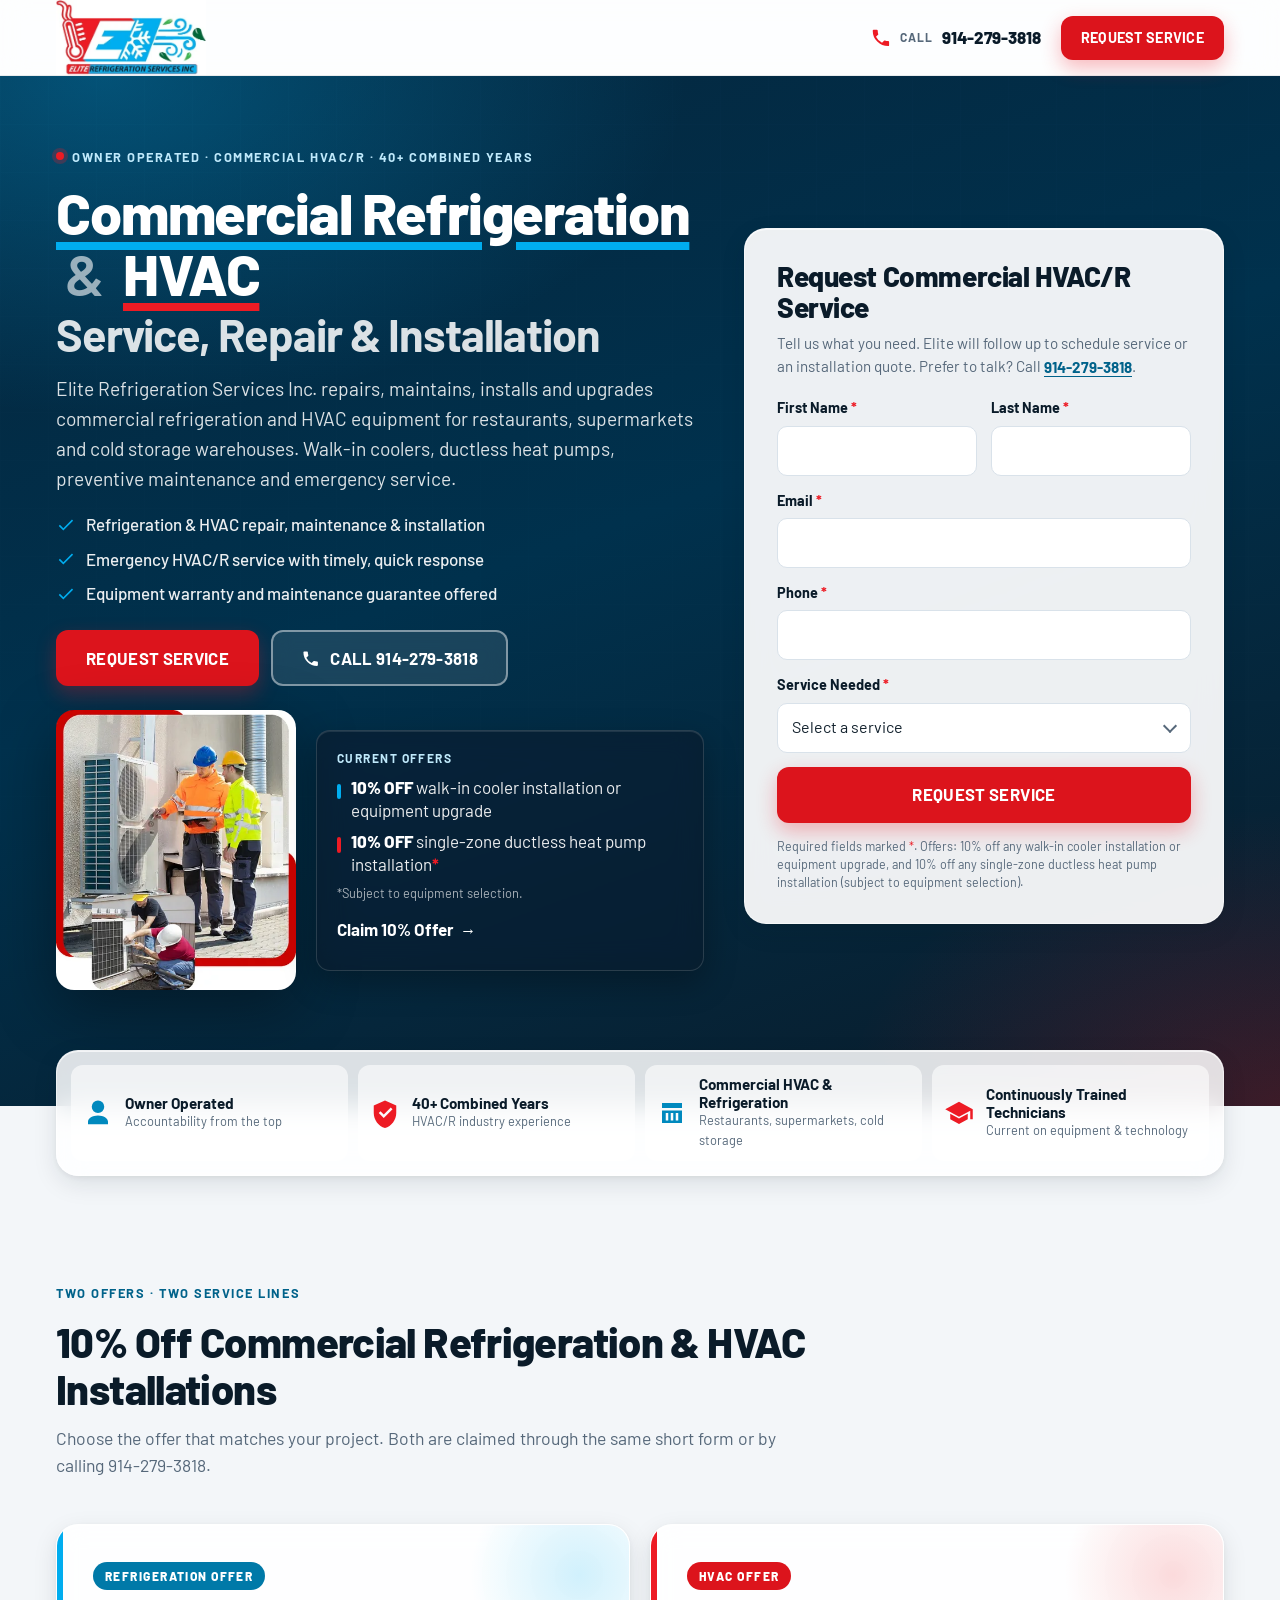
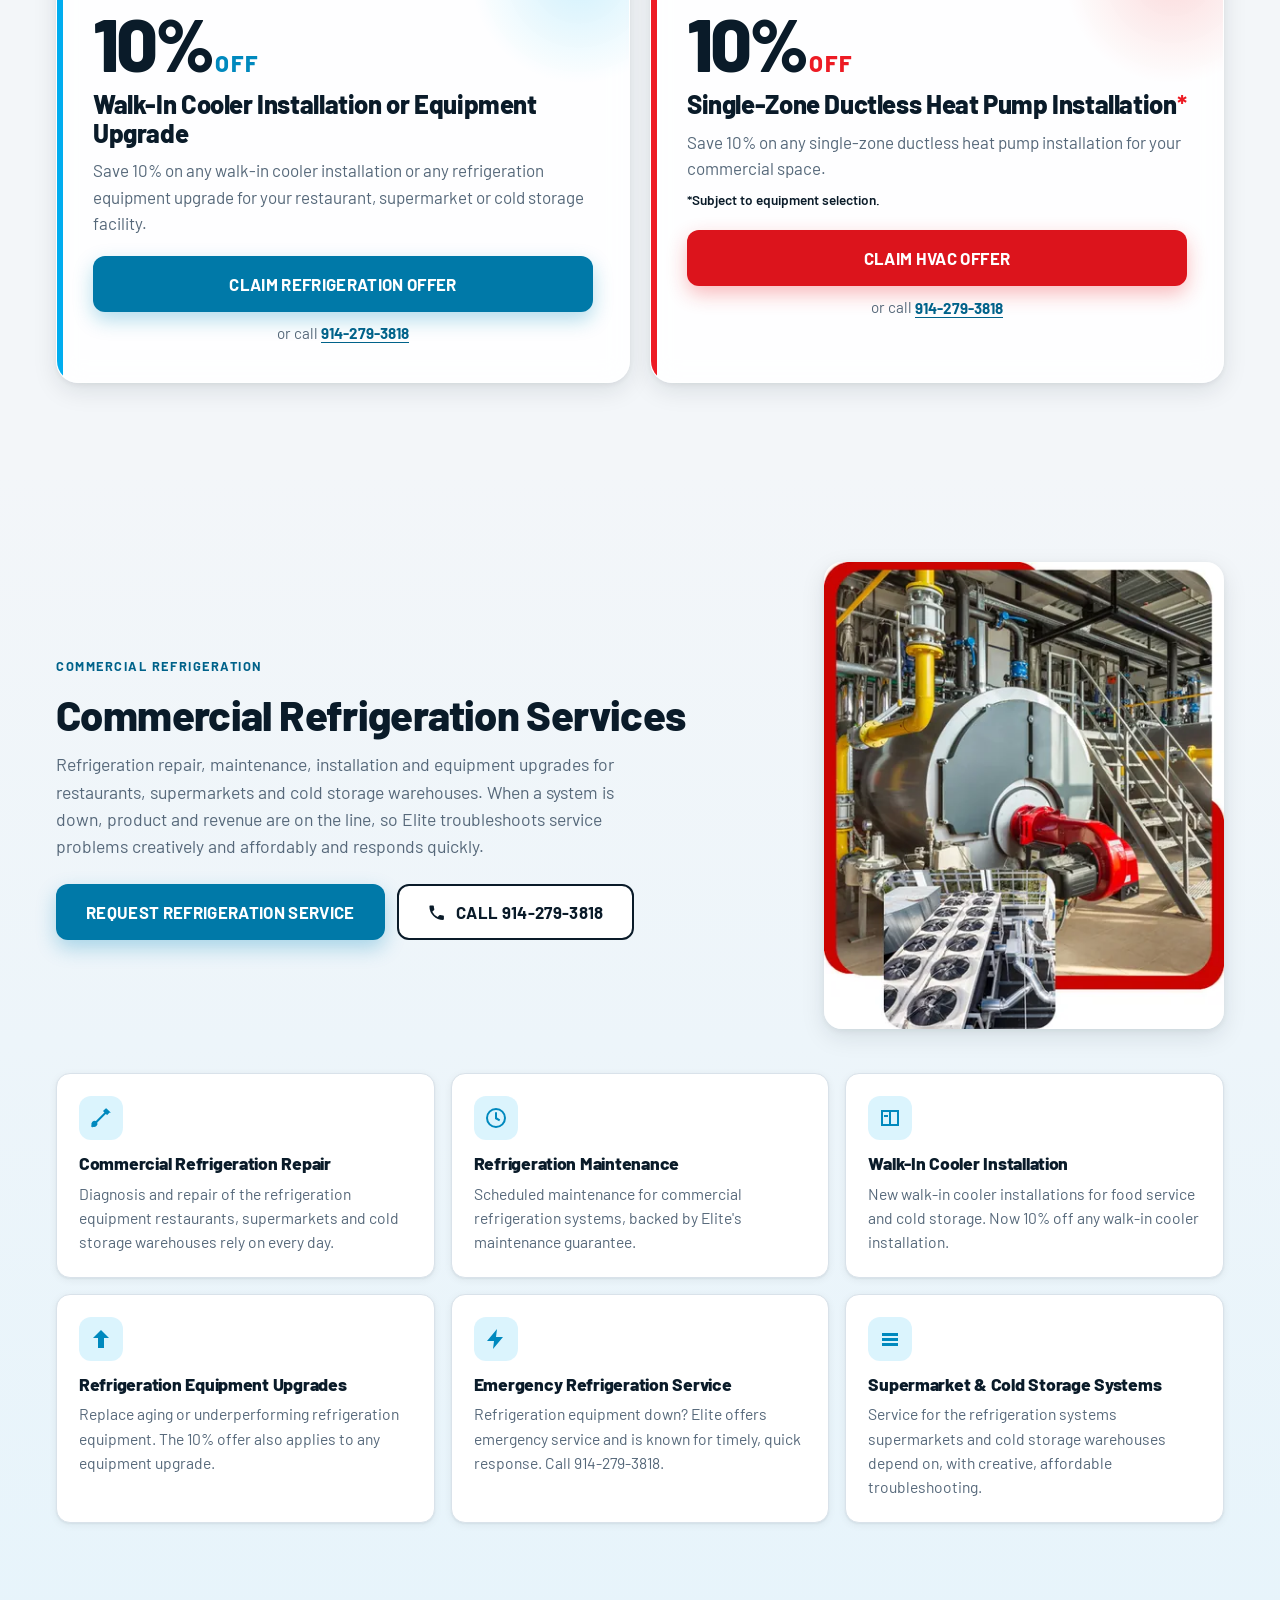
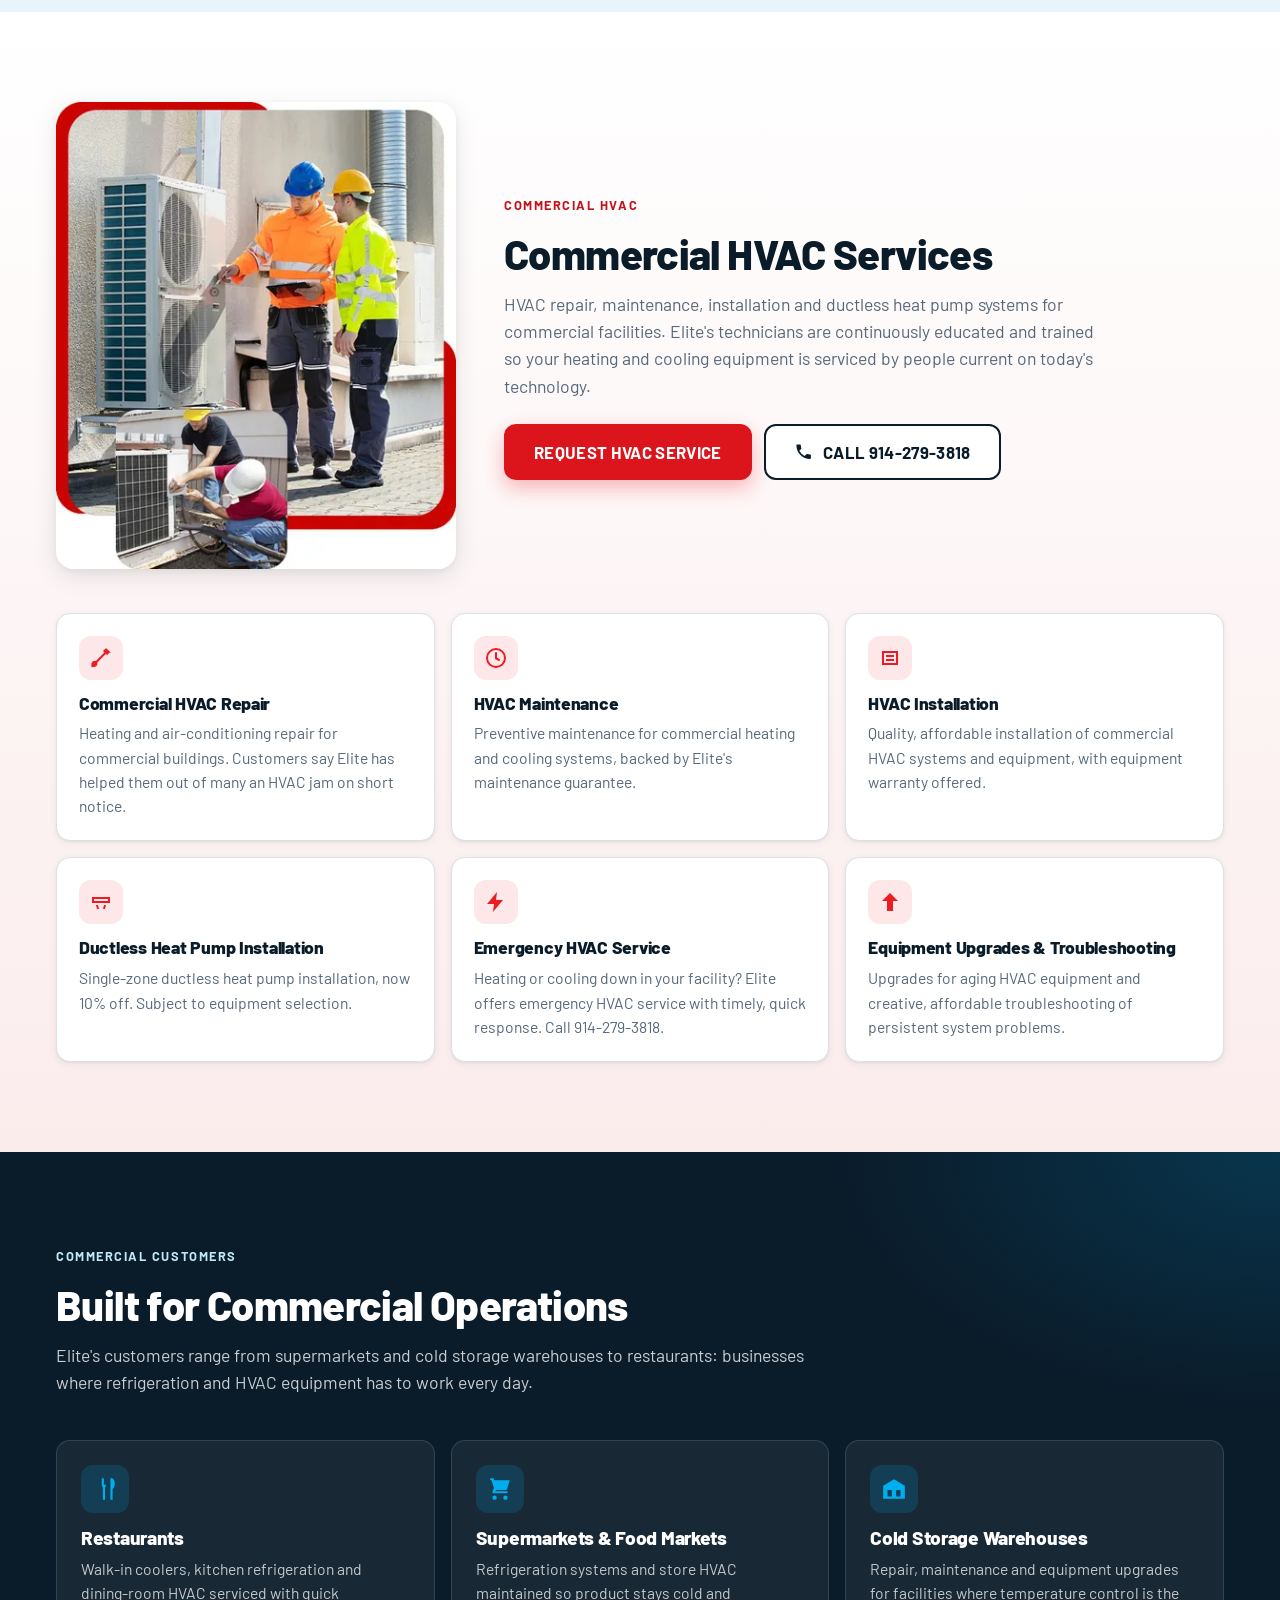
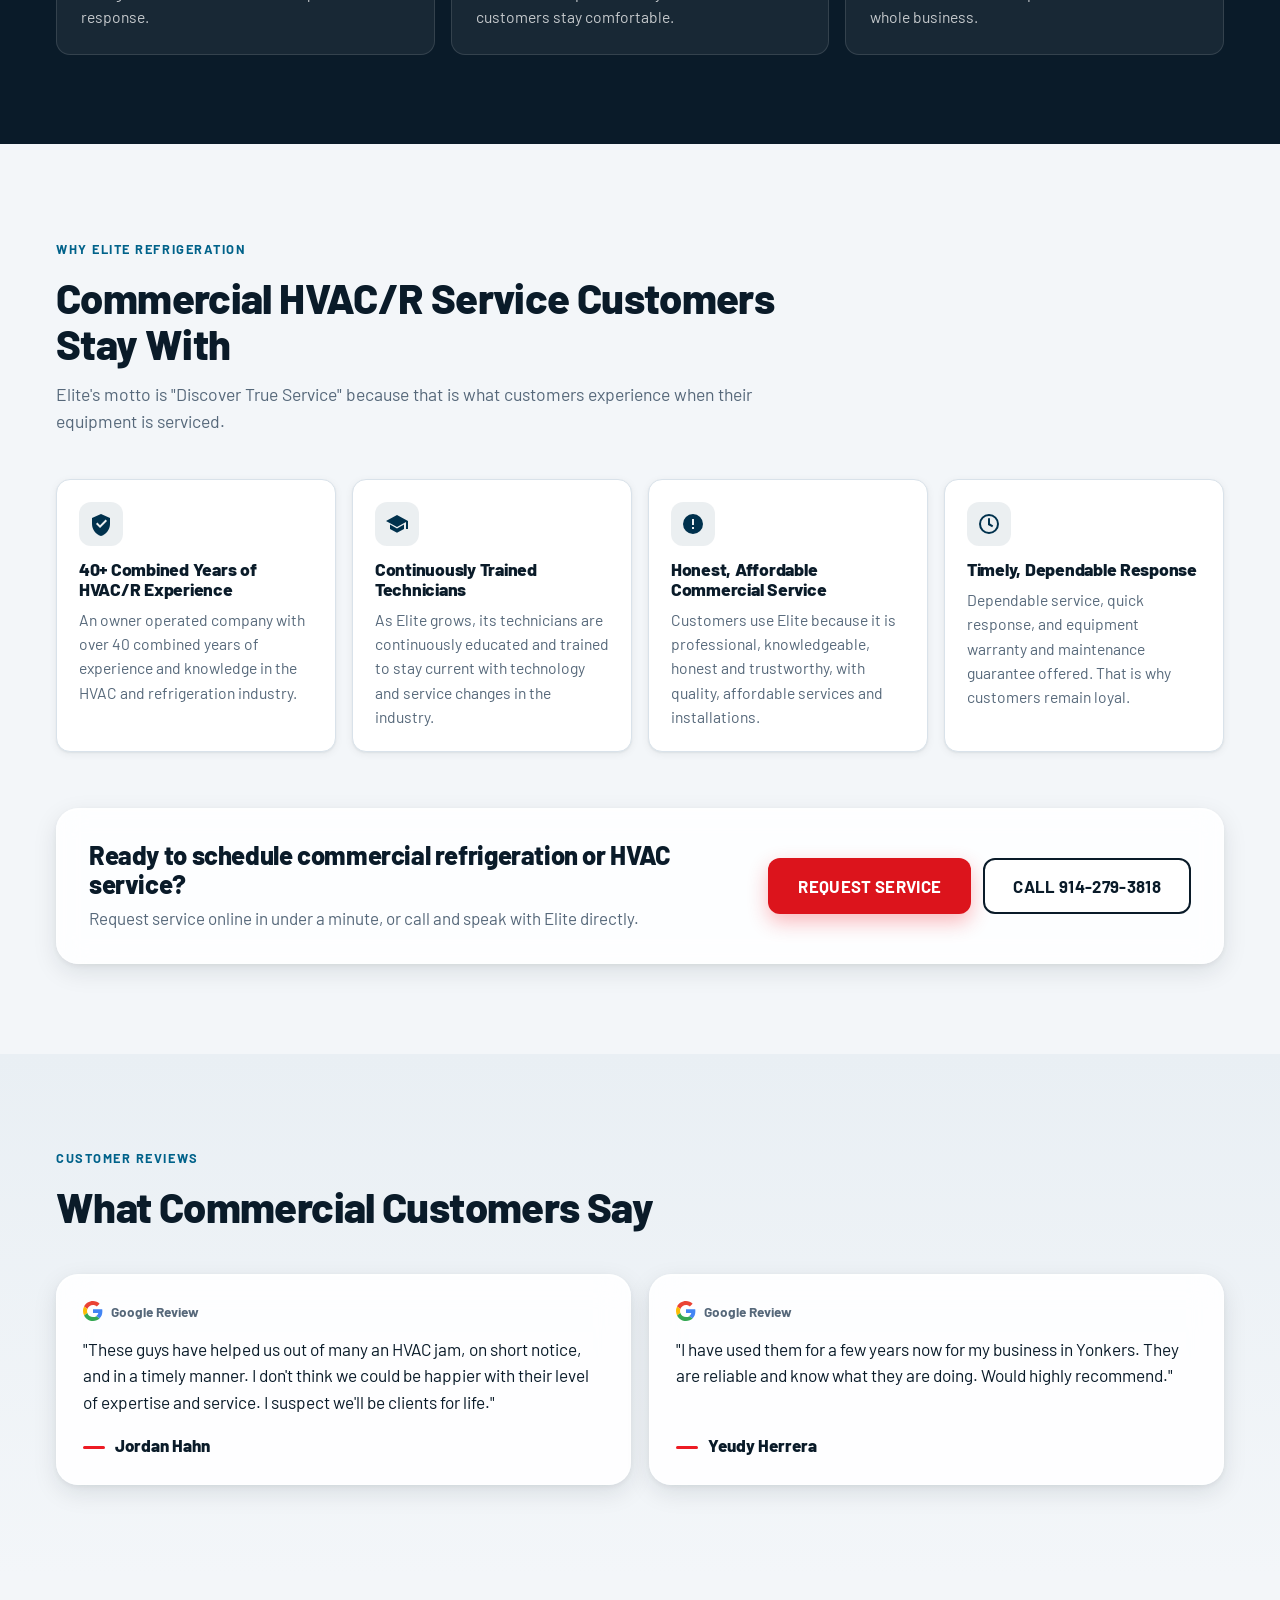
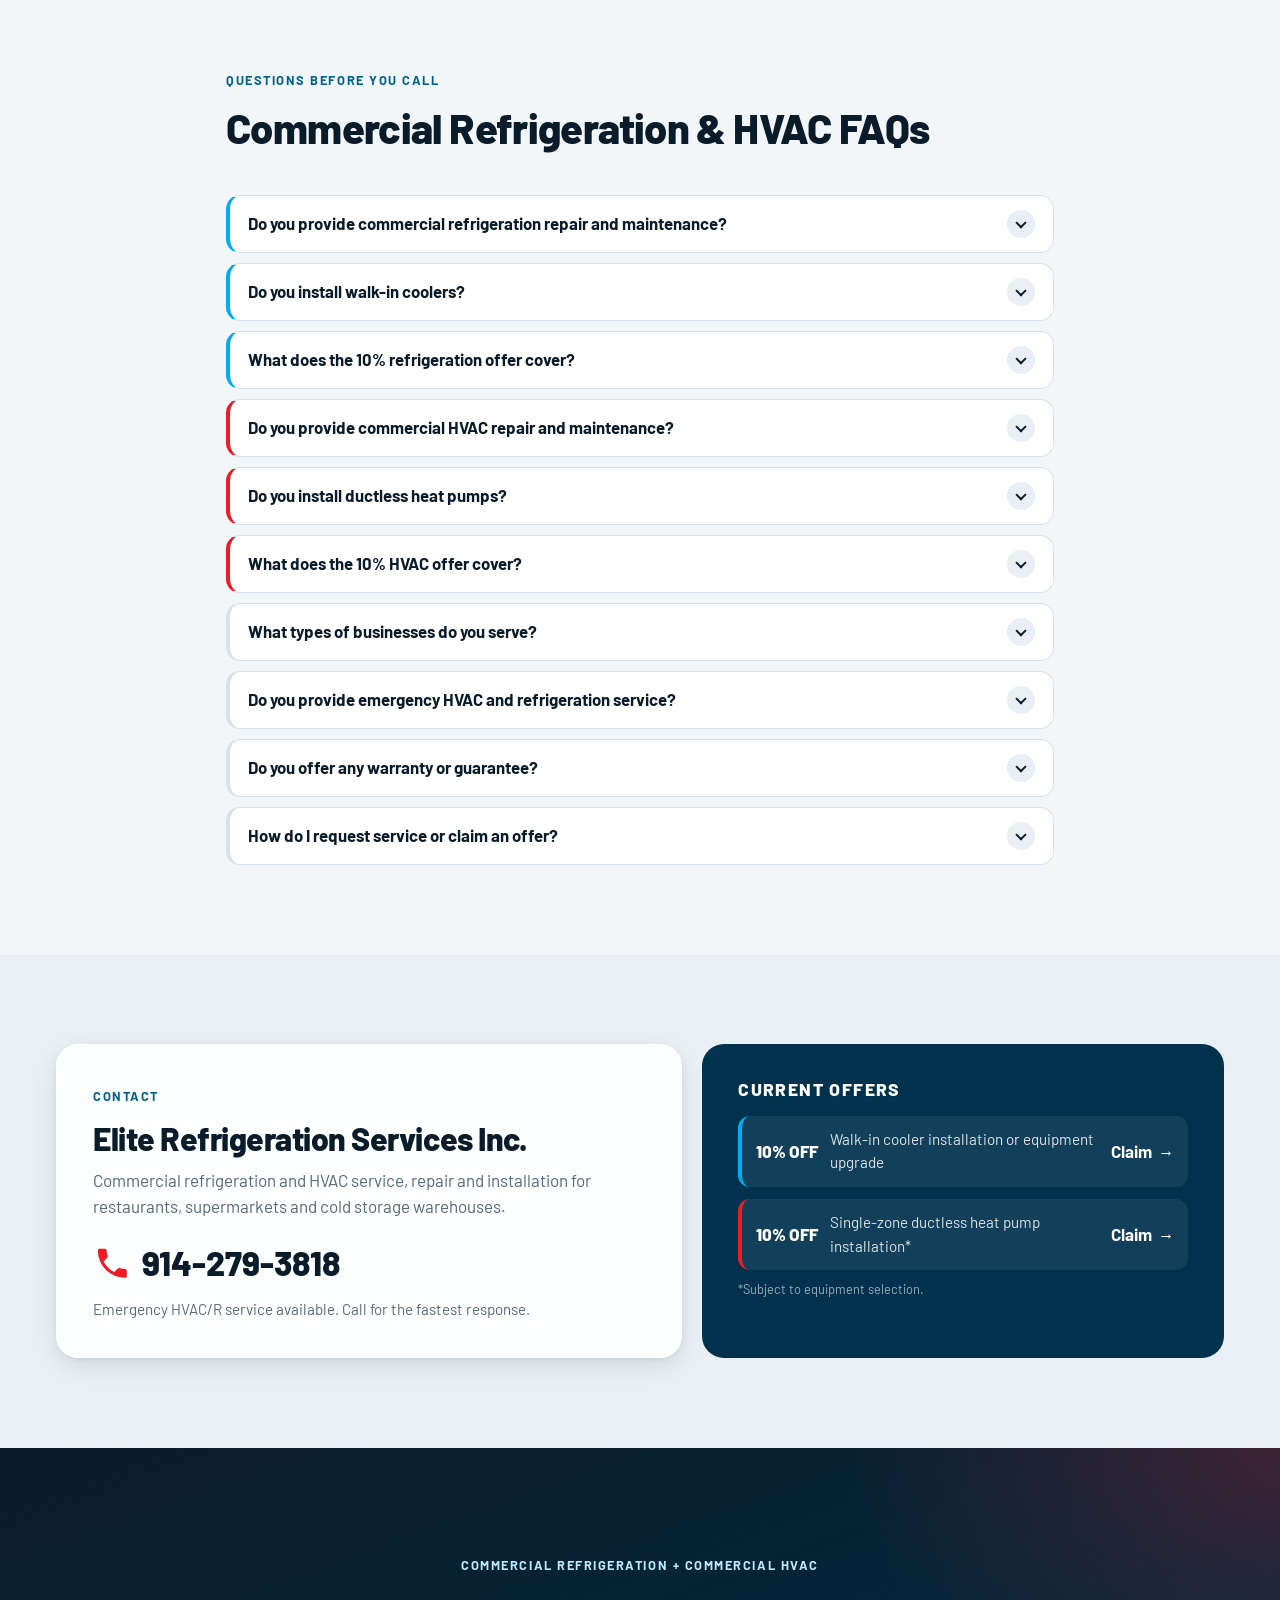
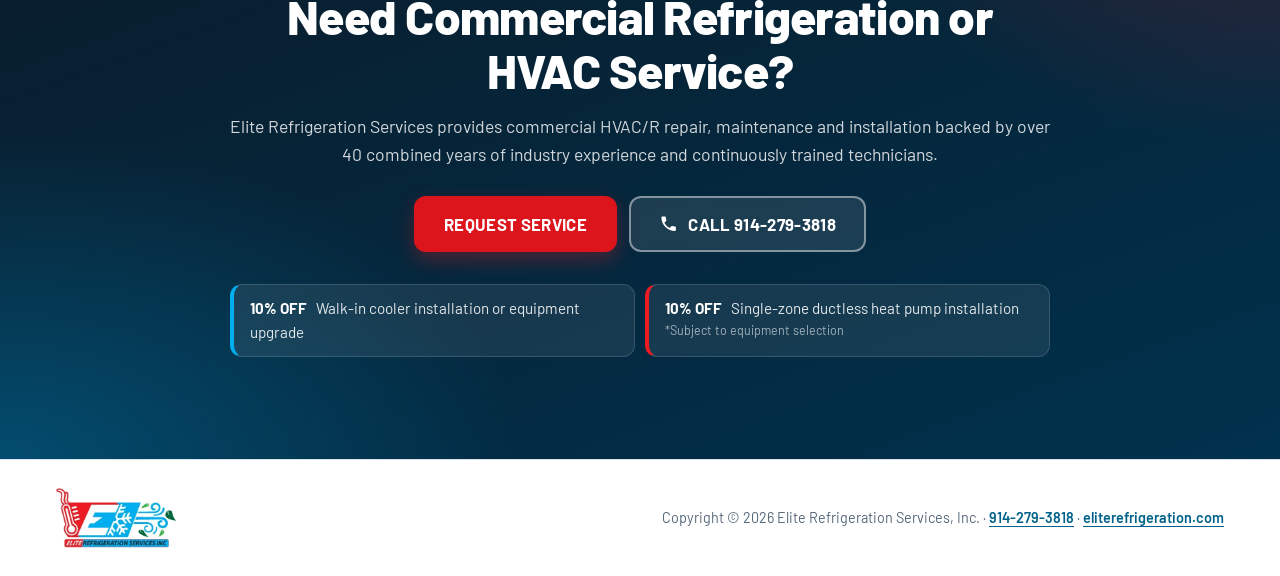
==== index.html @ 8c7ea5fc "Build Elite Refrigeration commercial HVAC/R PPC landing page Single landing page serving both the Co" ====
<!DOCTYPE html>
<html lang="en" data-campaign-context="general">
<head>
  <meta charset="utf-8">
  <meta name="viewport" content="width=device-width, initial-scale=1, viewport-fit=cover">
  <title>Commercial Refrigeration &amp; HVAC Service, Repair &amp; Installation | Elite Refrigeration Services Inc.</title>
  <meta name="description" content="Commercial refrigeration and HVAC repair, maintenance and installation for restaurants, supermarkets and cold storage warehouses. Owner operated, 40+ combined years HVAC/R experience. 10% off walk-in cooler installs and single-zone ductless heat pump installs. Call 914-279-3818.">
  <link rel="canonical" href="https://go.eliterefrigeration.com/elite-offer/">
  <meta name="theme-color" content="#00314D">

  <!-- Open Graph -->
  <meta property="og:type" content="website">
  <meta property="og:site_name" content="Elite Refrigeration Services Inc.">
  <meta property="og:title" content="Commercial Refrigeration &amp; HVAC Service, Repair &amp; Installation">
  <meta property="og:description" content="Commercial HVAC/R service for restaurants, supermarkets and cold storage warehouses. 10% off walk-in cooler installations and single-zone ductless heat pump installations. Call 914-279-3818.">
  <meta property="og:url" content="https://go.eliterefrigeration.com/elite-offer/">
  <meta property="og:image" content="https://go.eliterefrigeration.com/elite-offer/assets/images/hvac-technicians-rooftop-units-555.jpg">
  <meta name="twitter:card" content="summary_large_image">

  <link rel="icon" href="data:image/svg+xml,%3Csvg xmlns='http://www.w3.org/2000/svg' viewBox='0 0 64 64'%3E%3Crect width='64' height='64' rx='14' fill='%2300314D'/%3E%3Cpath d='M32 10v44M13 21l38 22M13 43l38-22' stroke='%2300ADEF' stroke-width='6' stroke-linecap='round'/%3E%3Ccircle cx='32' cy='32' r='6' fill='%23ED1B24'/%3E%3C/svg%3E">

  <!-- Campaign context is resolved before first paint so the offer order and emphasis never flash.
       Reads utm_campaign / utm_term / utm_content (and an optional ?service= override). -->
  <script>
    (function () {
      try {
        var p = new URLSearchParams(location.search);
        var s = [p.get('service'), p.get('utm_campaign'), p.get('utm_term'), p.get('utm_content')].join(' ').toLowerCase();
        var r = /refrig|cooler|freezer|walk-?in|cold[\s-]?storage/.test(s);
        var h = /hvac|heat[\s-]?pump|ductless|mini[\s-]?split|air[\s-]?cond|\bac\b|heating|furnace|rooftop/.test(s);
        var ctx = (r && !h) ? 'refrigeration' : (h && !r) ? 'hvac' : 'general';
        document.documentElement.setAttribute('data-campaign-context', ctx);
        document.documentElement.className += ' js';
      } catch (e) {}
    })();
  </script>

  <link rel="preconnect" href="https://fonts.googleapis.com">
  <link rel="preconnect" href="https://fonts.gstatic.com" crossorigin>
  <link rel="stylesheet" href="assets/css/styles.css">
  <!-- Web font loads without blocking render; the system fallback stack renders first (font-display: swap). -->
  <link rel="stylesheet" href="https://fonts.googleapis.com/css2?family=Barlow:wght@400;500;600;700;800&display=swap" media="print" onload="this.media='all'">
  <noscript><link rel="stylesheet" href="https://fonts.googleapis.com/css2?family=Barlow:wght@400;500;600;700;800&display=swap"></noscript>

  <!-- Google Tag Manager: paste the GTM container snippet here. Do not hard-code IDs without confirming them.
  <script>(function(w,d,s,l,i){ ... })(window,document,'script','dataLayer','GTM-XXXXXXX');</script>
  -->
  <!-- Google Ads / GA4 (gtag.js) alternative if GTM is not used:
  <script async src="https://www.googletagmanager.com/gtag/js?id=AW-XXXXXXXXX"></script>
  <script>window.dataLayer=window.dataLayer||[];function gtag(){dataLayer.push(arguments);}gtag('js',new Date());gtag('config','AW-XXXXXXXXX');gtag('config','G-XXXXXXXXXX');</script>
  -->
  <script>window.dataLayer = window.dataLayer || [];</script>

  <script type="application/ld+json">
  {
    "@context": "https://schema.org",
    "@type": "HVACBusiness",
    "name": "Elite Refrigeration Services Inc.",
    "telephone": "+1-914-279-3818",
    "url": "https://eliterefrigeration.com/",
    "slogan": "Discover True Service",
    "description": "Owner operated commercial HVAC and refrigeration (HVAC/R) company with over 40 combined years of industry experience, serving supermarkets, cold storage warehouses and restaurants."
  }
  </script>
</head>
<body>
  <!-- Google Tag Manager (noscript): paste the GTM noscript iframe here. -->

  <a class="skip-link" href="#request-service">Skip to service request form</a>

  <!-- ============================== HEADER ============================== -->
  <header class="site-header" id="site-header">
    <div class="container header-inner">
      <a class="brand" href="#top" aria-label="Elite Refrigeration Services Inc. – back to top">
        <picture>
          <source srcset="assets/images/elite-refrigeration-logo.webp" type="image/webp">
          <img src="assets/images/elite-refrigeration-logo.png" width="350" height="175" alt="Elite Refrigeration Services Inc." decoding="async">
        </picture>
      </a>
      <div class="header-actions">
        <a id="header-phone" class="header-phone" href="tel:9142793818" data-conversion-type="phone" data-service="general" data-cta-label="header-phone">
          <svg class="icon" aria-hidden="true" viewBox="0 0 24 24"><path d="M6.6 10.8a15.1 15.1 0 0 0 6.6 6.6l2.2-2.2a1 1 0 0 1 1-.25c1.1.37 2.3.57 3.6.57a1 1 0 0 1 1 1V20a1 1 0 0 1-1 1A17 17 0 0 1 3 4a1 1 0 0 1 1-1h3.5a1 1 0 0 1 1 1c0 1.25.2 2.45.57 3.57a1 1 0 0 1-.25 1L6.6 10.8Z"/></svg>
          <span class="header-phone__label">Call</span>
          <span class="header-phone__number">914-279-3818</span>
        </a>
        <a id="header-request-service" class="btn btn--red btn--sm" href="#request-service" data-scroll-to-form data-conversion-type="lead" data-service="general" data-cta-label="header-request-service">Request Service</a>
      </div>
    </div>
  </header>

  <main id="top">

    <!-- ============================== HERO ============================== -->
    <section class="hero" aria-labelledby="hero-heading">
      <div class="hero__bg" aria-hidden="true"></div>
      <div class="container hero__grid">

        <div class="hero__main">
          <div class="hero__copy">
            <p class="eyebrow eyebrow--light">
              <span class="eyebrow__dot" aria-hidden="true"></span>
              Owner Operated · Commercial HVAC/R · 40+ Combined Years
            </p>
            <h1 id="hero-heading" class="hero__title">
              <span class="hero__title-services">
                <span class="hero__svc hero__svc--refrigeration" data-svc-a>Commercial Refrigeration</span>
                <span class="hero__amp">&amp;</span>
                <span class="hero__svc hero__svc--hvac" data-svc-b>HVAC</span>
              </span>
              <span class="hero__title-line">Service, Repair &amp; Installation</span>
            </h1>
            <p class="hero__lead">
              Elite Refrigeration Services Inc. repairs, maintains, installs and upgrades commercial refrigeration and HVAC equipment for restaurants, supermarkets and cold storage warehouses. Walk-in coolers, ductless heat pumps, preventive maintenance and emergency service.
            </p>
          </div>

          <ul class="hero__points" aria-label="Key facts">
              <li><svg class="icon" aria-hidden="true" viewBox="0 0 24 24"><path d="M9 16.2 4.8 12l-1.4 1.4L9 19 21 7l-1.4-1.4z"/></svg>Refrigeration &amp; HVAC repair, maintenance &amp; installation</li>
              <li><svg class="icon" aria-hidden="true" viewBox="0 0 24 24"><path d="M9 16.2 4.8 12l-1.4 1.4L9 19 21 7l-1.4-1.4z"/></svg>Emergency HVAC/R service with timely, quick response</li>
              <li><svg class="icon" aria-hidden="true" viewBox="0 0 24 24"><path d="M9 16.2 4.8 12l-1.4 1.4L9 19 21 7l-1.4-1.4z"/></svg>Equipment warranty and maintenance guarantee offered</li>
          </ul>

          <div class="hero__actions">
            <a id="hero-request-service" class="btn btn--red btn--lg" href="#request-service" data-scroll-to-form data-conversion-type="lead" data-service="general" data-cta-label="hero-request-service">Request Service</a>
            <a id="hero-phone" class="btn btn--glass btn--lg" href="tel:9142793818" data-conversion-type="phone" data-service="general" data-cta-label="hero-phone">
              <svg class="icon" aria-hidden="true" viewBox="0 0 24 24"><path d="M6.6 10.8a15.1 15.1 0 0 0 6.6 6.6l2.2-2.2a1 1 0 0 1 1-.25c1.1.37 2.3.57 3.6.57a1 1 0 0 1 1 1V20a1 1 0 0 1-1 1A17 17 0 0 1 3 4a1 1 0 0 1 1-1h3.5a1 1 0 0 1 1 1c0 1.25.2 2.45.57 3.57a1 1 0 0 1-.25 1L6.6 10.8Z"/></svg>
              Call 914-279-3818
            </a>
          </div>

          <div class="hero__sub">
            <div class="hero__media">
              <picture id="hero-picture">
                <source id="hero-source" type="image/webp"
                  srcset="assets/images/hvac-technicians-rooftop-units-420.webp 420w, assets/images/hvac-technicians-rooftop-units-555.webp 555w"
                  sizes="(max-width: 899px) calc(100vw - 32px), 340px">
                <img id="hero-image"
                  src="assets/images/hvac-technicians-rooftop-units-555.jpg"
                  srcset="assets/images/hvac-technicians-rooftop-units-420.jpg 420w, assets/images/hvac-technicians-rooftop-units-555.jpg 555w"
                  sizes="(max-width: 899px) calc(100vw - 32px), 340px"
                  width="555" height="648"
                  alt="Elite Refrigeration technicians inspecting rooftop commercial HVAC condenser units"
                  decoding="async">
              </picture>
              <!-- Swap the LCP image for refrigeration campaign traffic before it is requested (runs synchronously during parse). -->
              <script>
                (function () {
                  if (document.documentElement.getAttribute('data-campaign-context') !== 'refrigeration') return;
                  var s = document.getElementById('hero-source'), i = document.getElementById('hero-image');
                  if (!s || !i) return;
                  s.srcset = 'assets/images/commercial-mechanical-refrigeration-equipment-420.webp 420w, assets/images/commercial-mechanical-refrigeration-equipment-555.webp 555w';
                  i.srcset = 'assets/images/commercial-mechanical-refrigeration-equipment-420.jpg 420w, assets/images/commercial-mechanical-refrigeration-equipment-555.jpg 555w';
                  i.src = 'assets/images/commercial-mechanical-refrigeration-equipment-555.jpg';
                  i.alt = 'Commercial mechanical room and condensing units serviced by Elite Refrigeration';
                })();
              </script>
            </div>

            <div class="hero__offer glass-dark" id="hero-offer-highlight">
              <p class="hero__offer-kicker">Current Offers</p>
              <ul class="hero__offer-list">
                <li class="hero__offer-item hero__offer-item--refrigeration" data-offer-item="refrigeration">
                  <strong>10% OFF</strong> walk-in cooler installation or equipment upgrade
                </li>
                <li class="hero__offer-item hero__offer-item--hvac" data-offer-item="hvac">
                  <strong>10% OFF</strong> single-zone ductless heat pump installation<span class="asterisk">*</span>
                </li>
              </ul>
              <p class="hero__offer-note">*Subject to equipment selection.</p>
              <a id="hero-claim-offer" class="link-arrow" href="#offers" data-cta-label="hero-claim-offer">Claim 10% Offer</a>
            </div>
          </div>
        </div>

        <!-- ============================== LEAD FORM ============================== -->
        <div class="hero__form" id="request-service">
          <div class="form-card glass">
            <div class="form-card__head">
              <p id="form-offer-context" class="form-offer-context" hidden aria-live="polite"></p>
              <h2 class="form-card__title">Request Commercial HVAC/R Service</h2>
              <p class="form-card__sub">Tell us what you need. Elite will follow up to schedule service or an installation quote. Prefer to talk? Call <a id="form-phone" href="tel:9142793818" data-conversion-type="phone" data-service="general" data-cta-label="form-phone">914-279-3818</a>.</p>
            </div>

            <!-- CONNECT EXISTING ELITE REFRIGERATION FORM ENDPOINT HERE
                 The current go.eliterefrigeration.com/elite-offer/ form (First Name, Last Name, Email, Phone + bot protection)
                 could not be inspected from this build environment, so its endpoint is NOT wired.
                 1) Set the form "action" attribute below to the existing lead endpoint (WordPress form handler, CRM webhook, Zapier, etc.).
                 2) The JS in assets/js/main.js POSTs the fields via fetch() when an action is present and expects a 2xx response.
                    Without JS, the form falls back to a native POST to the same action.
                 3) Replace the honeypot below with the existing bot protection (reCAPTCHA / hCaptcha / Turnstile) if required.
                 The page never fakes a successful submission: with no action set, visitors see a message directing them to call. -->
            <form id="lead-form" class="lead-form" action="" method="post" novalidate>
              <div class="form-row">
                <div class="field">
                  <label for="first_name">First Name <span class="req" aria-hidden="true">*</span></label>
                  <input id="first_name" name="first_name" type="text" autocomplete="given-name" required aria-required="true" aria-describedby="first_name-error" inputmode="text">
                  <p class="field-error" id="first_name-error" aria-live="polite"></p>
                </div>
                <div class="field">
                  <label for="last_name">Last Name <span class="req" aria-hidden="true">*</span></label>
                  <input id="last_name" name="last_name" type="text" autocomplete="family-name" required aria-required="true" aria-describedby="last_name-error" inputmode="text">
                  <p class="field-error" id="last_name-error" aria-live="polite"></p>
                </div>
              </div>
              <div class="field">
                <label for="email">Email <span class="req" aria-hidden="true">*</span></label>
                <input id="email" name="email" type="email" autocomplete="email" required aria-required="true" aria-describedby="email-error" inputmode="email" spellcheck="false">
                <p class="field-error" id="email-error" aria-live="polite"></p>
              </div>
              <div class="field">
                <label for="phone">Phone <span class="req" aria-hidden="true">*</span></label>
                <input id="phone" name="phone" type="tel" autocomplete="tel" required aria-required="true" aria-describedby="phone-error" inputmode="tel">
                <p class="field-error" id="phone-error" aria-live="polite"></p>
              </div>
              <div class="field">
                <label for="service_needed">Service Needed <span class="req" aria-hidden="true">*</span></label>
                <div class="select-wrap">
                  <select id="service_needed" name="service_needed" required aria-required="true" aria-describedby="service_needed-error">
                    <option value="" selected disabled>Select a service</option>
                    <option value="Commercial Refrigeration">Commercial Refrigeration</option>
                    <option value="Commercial HVAC">Commercial HVAC</option>
                  </select>
                </div>
                <p class="field-error" id="service_needed-error" aria-live="polite"></p>
              </div>

              <!-- Honeypot bot protection: hidden from humans, must stay empty. -->
              <div class="hp" aria-hidden="true">
                <label for="company_website">Website</label>
                <input id="company_website" name="company_website" type="text" tabindex="-1" autocomplete="off">
              </div>

              <!-- Google Ads attribution (populated by JS from the URL; never shown to visitors) -->
              <input type="hidden" name="utm_source" id="f-utm_source">
              <input type="hidden" name="utm_medium" id="f-utm_medium">
              <input type="hidden" name="utm_campaign" id="f-utm_campaign">
              <input type="hidden" name="utm_term" id="f-utm_term">
              <input type="hidden" name="utm_content" id="f-utm_content">
              <input type="hidden" name="gclid" id="f-gclid">
              <input type="hidden" name="gbraid" id="f-gbraid">
              <input type="hidden" name="wbraid" id="f-wbraid">
              <input type="hidden" name="service_interest" id="f-service_interest" value="general">
              <input type="hidden" name="offer_selected" id="f-offer_selected" value="">
              <input type="hidden" name="landing_page" id="f-landing_page" value="elite-offer">
              <input type="hidden" name="page_url" id="f-page_url" value="">

              <p class="form-status" id="form-status" role="status" aria-live="polite" hidden></p>

              <button id="form-submit" class="btn btn--red btn--lg btn--block" type="submit" data-conversion-type="lead" data-service="general" data-cta-label="form-submit">
                <span id="form-submit-label">Request Service</span>
              </button>
              <p class="form-fineprint">Required fields marked <span class="req">*</span>. Offers: 10% off any walk-in cooler installation or equipment upgrade, and 10% off any single-zone ductless heat pump installation (subject to equipment selection).</p>
            </form>

            <div id="form-success" class="form-success" hidden tabindex="-1">
              <svg class="icon icon--xl" aria-hidden="true" viewBox="0 0 24 24"><path d="M12 2a10 10 0 1 0 0 20 10 10 0 0 0 0-20Zm-1.2 14.2-3.8-3.8 1.4-1.4 2.4 2.4 5.2-5.2 1.4 1.4-6.6 6.6Z"/></svg>
              <h3>Request received</h3>
              <p>Thank you. Elite Refrigeration Services will follow up shortly. Need help right away? Call <a href="tel:9142793818" data-conversion-type="phone" data-service="general" data-cta-label="success-phone">914-279-3818</a>.</p>
            </div>
          </div>
        </div>
      </div>
    </section>

    <!-- ============================== TRUST STRIP ============================== -->
    <section class="trust" aria-label="Why customers choose Elite Refrigeration">
      <div class="container">
        <ul class="trust__list glass">
          <li class="trust__item">
            <svg class="icon" aria-hidden="true" viewBox="0 0 24 24"><path d="M12 12a5 5 0 1 0 0-10 5 5 0 0 0 0 10Zm0 2c-4.4 0-8 2.2-8 5v2h16v-2c0-2.8-3.6-5-8-5Z"/></svg>
            <div><strong>Owner Operated</strong><span>Accountability from the top</span></div>
          </li>
          <li class="trust__item">
            <svg class="icon" aria-hidden="true" viewBox="0 0 24 24"><path d="M12 2 3 6v6c0 5.5 3.8 10.7 9 12 5.2-1.3 9-6.5 9-12V6l-9-4Zm-1 14-4-4 1.4-1.4L11 13.2l5.6-5.6L18 9l-7 7Z"/></svg>
            <div><strong>40+ Combined Years</strong><span>HVAC/R industry experience</span></div>
          </li>
          <li class="trust__item">
            <svg class="icon" aria-hidden="true" viewBox="0 0 24 24"><path d="M4 4h16v4H4V4Zm0 6h16v10H4V10Zm3 2v6h2v-6H7Zm4 0v6h2v-6h-2Zm4 0v6h2v-6h-2Z"/></svg>
            <div><strong>Commercial HVAC &amp; Refrigeration</strong><span>Restaurants, supermarkets, cold storage</span></div>
          </li>
          <li class="trust__item">
            <svg class="icon" aria-hidden="true" viewBox="0 0 24 24"><path d="M12 3 1 9l11 6 9-4.9V17h2V9L12 3Zm-7 9.6V17l7 3.8 7-3.8v-4.4l-7 3.8-7-3.8Z"/></svg>
            <div><strong>Continuously Trained Technicians</strong><span>Current on equipment &amp; technology</span></div>
          </li>
        </ul>
      </div>
    </section>

    <!-- ============================== OFFERS ============================== -->
    <section class="section offers" id="offers" aria-labelledby="offers-heading">
      <div class="container">
        <div class="section__head reveal">
          <p class="eyebrow">Two Offers · Two Service Lines</p>
          <h2 id="offers-heading">10% Off Commercial Refrigeration &amp; HVAC Installations</h2>
          <p class="section__lead">Choose the offer that matches your project. Both are claimed through the same short form or by calling 914-279-3818.</p>
        </div>

        <div class="offers__grid" id="offers-grid">
          <article class="offer offer--refrigeration glass reveal" id="offer-refrigeration" aria-labelledby="offer-refrigeration-title">
            <p class="offer__badge">Refrigeration Offer</p>
            <p class="offer__value"><span class="offer__pct">10%</span> <span class="offer__off">OFF</span></p>
            <h3 class="offer__title" id="offer-refrigeration-title">Walk-In Cooler Installation or Equipment Upgrade</h3>
            <p class="offer__desc">Save 10% on any walk-in cooler installation or any refrigeration equipment upgrade for your restaurant, supermarket or cold storage facility.</p>
            <a id="refrigeration-offer-cta" class="btn btn--blue btn--lg btn--block" href="#request-service" data-scroll-to-form data-offer="refrigeration" data-conversion-type="lead" data-service="refrigeration" data-cta-label="refrigeration-offer-cta">Claim Refrigeration Offer</a>
            <p class="offer__alt">or call <a href="tel:9142793818" data-conversion-type="phone" data-service="refrigeration" data-cta-label="refrigeration-offer-phone">914-279-3818</a></p>
          </article>

          <article class="offer offer--hvac glass reveal" id="offer-hvac" aria-labelledby="offer-hvac-title">
            <p class="offer__badge">HVAC Offer</p>
            <p class="offer__value"><span class="offer__pct">10%</span> <span class="offer__off">OFF</span></p>
            <h3 class="offer__title" id="offer-hvac-title">Single-Zone Ductless Heat Pump Installation<span class="asterisk">*</span></h3>
            <p class="offer__desc">Save 10% on any single-zone ductless heat pump installation for your commercial space.</p>
            <p class="offer__disclaimer">*Subject to equipment selection.</p>
            <a id="hvac-offer-cta" class="btn btn--red btn--lg btn--block" href="#request-service" data-scroll-to-form data-offer="hvac" data-conversion-type="lead" data-service="hvac" data-cta-label="hvac-offer-cta">Claim HVAC Offer</a>
            <p class="offer__alt">or call <a href="tel:9142793818" data-conversion-type="phone" data-service="hvac" data-cta-label="hvac-offer-phone">914-279-3818</a></p>
          </article>
        </div>
      </div>
    </section>

    <div class="services-wrap" id="services-wrap">

      <!-- ============================== REFRIGERATION SERVICES ============================== -->
      <section class="section service-section service-section--refrigeration" id="refrigeration-services" aria-labelledby="refrigeration-heading">
        <div class="container">
          <div class="service-section__intro reveal">
            <div class="service-section__text">
              <p class="eyebrow eyebrow--blue">Commercial Refrigeration</p>
              <h2 id="refrigeration-heading">Commercial Refrigeration Services</h2>
              <p class="section__lead">Refrigeration repair, maintenance, installation and equipment upgrades for restaurants, supermarkets and cold storage warehouses. When a system is down, product and revenue are on the line, so Elite troubleshoots service problems creatively and affordably and responds quickly.</p>
              <div class="cta-row">
                <a id="refrigeration-service-cta" class="btn btn--blue btn--lg" href="#request-service" data-scroll-to-form data-conversion-type="lead" data-service="refrigeration" data-cta-label="refrigeration-service-cta">Request Refrigeration Service</a>
                <a id="refrigeration-phone" class="btn btn--outline btn--lg" href="tel:9142793818" data-conversion-type="phone" data-service="refrigeration" data-cta-label="refrigeration-phone">
                  <svg class="icon" aria-hidden="true" viewBox="0 0 24 24"><path d="M6.6 10.8a15.1 15.1 0 0 0 6.6 6.6l2.2-2.2a1 1 0 0 1 1-.25c1.1.37 2.3.57 3.6.57a1 1 0 0 1 1 1V20a1 1 0 0 1-1 1A17 17 0 0 1 3 4a1 1 0 0 1 1-1h3.5a1 1 0 0 1 1 1c0 1.25.2 2.45.57 3.57a1 1 0 0 1-.25 1L6.6 10.8Z"/></svg>
                  Call 914-279-3818
                </a>
              </div>
            </div>
            <figure class="service-section__media">
              <picture>
                <source type="image/webp" srcset="assets/images/commercial-mechanical-refrigeration-equipment-420.webp 420w, assets/images/commercial-mechanical-refrigeration-equipment-555.webp 555w" sizes="(max-width: 899px) calc(100vw - 32px), 400px">
                <img src="assets/images/commercial-mechanical-refrigeration-equipment-555.jpg" srcset="assets/images/commercial-mechanical-refrigeration-equipment-420.jpg 420w, assets/images/commercial-mechanical-refrigeration-equipment-555.jpg 555w" sizes="(max-width: 899px) calc(100vw - 32px), 400px" width="555" height="648" alt="Commercial mechanical room with piping, a large vessel and a bank of condensing units" loading="lazy" decoding="async">
              </picture>
            </figure>
          </div>

          <ul class="cards cards--3 reveal" aria-label="Commercial refrigeration services">
            <li class="card card--blue">
              <span class="card__icon" aria-hidden="true"><svg viewBox="0 0 24 24"><path d="m21.7 6.6-3.9-3.9a1 1 0 0 0-1.4 0L14 5.1l1.4 1.4-8.5 8.5a3.5 3.5 0 0 0-4.4 4.4l-.6.6 1.4 1.4.6-.6a3.5 3.5 0 0 0 4.4-4.4l8.5-8.5L18.2 9l2.4-2.4a1 1 0 0 0 1.1 0Z"/></svg></span>
              <h3>Commercial Refrigeration Repair</h3>
              <p>Diagnosis and repair of the refrigeration equipment restaurants, supermarkets and cold storage warehouses rely on every day.</p>
            </li>
            <li class="card card--blue">
              <span class="card__icon" aria-hidden="true"><svg viewBox="0 0 24 24"><path d="M12 6a1 1 0 0 1 1 1v4.6l3.2 1.9-1 1.7L11 13V7a1 1 0 0 1 1-1Zm0-4a10 10 0 1 1 0 20 10 10 0 0 1 0-20Zm0 2a8 8 0 1 0 0 16 8 8 0 0 0 0-16Z"/></svg></span>
              <h3>Refrigeration Maintenance</h3>
              <p>Scheduled maintenance for commercial refrigeration systems, backed by Elite's maintenance guarantee.</p>
            </li>
            <li class="card card--blue">
              <span class="card__icon" aria-hidden="true"><svg viewBox="0 0 24 24"><path d="M3 4h18v16H3V4Zm2 2v12h6V6H5Zm8 0v12h6V6h-6ZM6 9h4v2H6V9Z"/></svg></span>
              <h3>Walk-In Cooler Installation</h3>
              <p>New walk-in cooler installations for food service and cold storage. Now 10% off any walk-in cooler installation.</p>
            </li>
            <li class="card card--blue">
              <span class="card__icon" aria-hidden="true"><svg viewBox="0 0 24 24"><path d="M12 3 4 11h5v10h6V11h5l-8-8Z"/></svg></span>
              <h3>Refrigeration Equipment Upgrades</h3>
              <p>Replace aging or underperforming refrigeration equipment. The 10% offer also applies to any equipment upgrade.</p>
            </li>
            <li class="card card--blue">
              <span class="card__icon" aria-hidden="true"><svg viewBox="0 0 24 24"><path d="M13 2 3 14h7l-1 8 10-12h-7l1-8Z"/></svg></span>
              <h3>Emergency Refrigeration Service</h3>
              <p>Refrigeration equipment down? Elite offers emergency service and is known for timely, quick response. Call 914-279-3818.</p>
            </li>
            <li class="card card--blue">
              <span class="card__icon" aria-hidden="true"><svg viewBox="0 0 24 24"><path d="M4 6h16v3H4V6Zm0 5h16v3H4v-3Zm0 5h16v3H4v-3Z"/></svg></span>
              <h3>Supermarket &amp; Cold Storage Systems</h3>
              <p>Service for the refrigeration systems supermarkets and cold storage warehouses depend on, with creative, affordable troubleshooting.</p>
            </li>
          </ul>
        </div>
      </section>

      <!-- ============================== HVAC SERVICES ============================== -->
      <section class="section service-section service-section--hvac" id="hvac-services" aria-labelledby="hvac-heading">
        <div class="container">
          <div class="service-section__intro reveal">
            <div class="service-section__text">
              <p class="eyebrow eyebrow--red">Commercial HVAC</p>
              <h2 id="hvac-heading">Commercial HVAC Services</h2>
              <p class="section__lead">HVAC repair, maintenance, installation and ductless heat pump systems for commercial facilities. Elite's technicians are continuously educated and trained so your heating and cooling equipment is serviced by people current on today's technology.</p>
              <div class="cta-row">
                <a id="hvac-service-cta" class="btn btn--red btn--lg" href="#request-service" data-scroll-to-form data-conversion-type="lead" data-service="hvac" data-cta-label="hvac-service-cta">Request HVAC Service</a>
                <a id="hvac-phone" class="btn btn--outline btn--lg" href="tel:9142793818" data-conversion-type="phone" data-service="hvac" data-cta-label="hvac-phone">
                  <svg class="icon" aria-hidden="true" viewBox="0 0 24 24"><path d="M6.6 10.8a15.1 15.1 0 0 0 6.6 6.6l2.2-2.2a1 1 0 0 1 1-.25c1.1.37 2.3.57 3.6.57a1 1 0 0 1 1 1V20a1 1 0 0 1-1 1A17 17 0 0 1 3 4a1 1 0 0 1 1-1h3.5a1 1 0 0 1 1 1c0 1.25.2 2.45.57 3.57a1 1 0 0 1-.25 1L6.6 10.8Z"/></svg>
                  Call 914-279-3818
                </a>
              </div>
            </div>
            <figure class="service-section__media">
              <picture>
                <source type="image/webp" srcset="assets/images/hvac-technicians-rooftop-units-420.webp 420w, assets/images/hvac-technicians-rooftop-units-555.webp 555w" sizes="(max-width: 899px) calc(100vw - 32px), 400px">
                <img src="assets/images/hvac-technicians-rooftop-units-555.jpg" srcset="assets/images/hvac-technicians-rooftop-units-420.jpg 420w, assets/images/hvac-technicians-rooftop-units-555.jpg 555w" sizes="(max-width: 899px) calc(100vw - 32px), 400px" width="555" height="648" alt="HVAC technicians inspecting and servicing commercial condenser units" loading="lazy" decoding="async">
              </picture>
            </figure>
          </div>

          <ul class="cards cards--3 reveal" aria-label="Commercial HVAC services">
            <li class="card card--red">
              <span class="card__icon" aria-hidden="true"><svg viewBox="0 0 24 24"><path d="m21.7 6.6-3.9-3.9a1 1 0 0 0-1.4 0L14 5.1l1.4 1.4-8.5 8.5a3.5 3.5 0 0 0-4.4 4.4l-.6.6 1.4 1.4.6-.6a3.5 3.5 0 0 0 4.4-4.4l8.5-8.5L18.2 9l2.4-2.4a1 1 0 0 0 1.1 0Z"/></svg></span>
              <h3>Commercial HVAC Repair</h3>
              <p>Heating and air-conditioning repair for commercial buildings. Customers say Elite has helped them out of many an HVAC jam on short notice.</p>
            </li>
            <li class="card card--red">
              <span class="card__icon" aria-hidden="true"><svg viewBox="0 0 24 24"><path d="M12 6a1 1 0 0 1 1 1v4.6l3.2 1.9-1 1.7L11 13V7a1 1 0 0 1 1-1Zm0-4a10 10 0 1 1 0 20 10 10 0 0 1 0-20Zm0 2a8 8 0 1 0 0 16 8 8 0 0 0 0-16Z"/></svg></span>
              <h3>HVAC Maintenance</h3>
              <p>Preventive maintenance for commercial heating and cooling systems, backed by Elite's maintenance guarantee.</p>
            </li>
            <li class="card card--red">
              <span class="card__icon" aria-hidden="true"><svg viewBox="0 0 24 24"><path d="M4 5h16v14H4V5Zm2 2v10h12V7H6Zm2 2h8v2H8V9Zm0 4h8v2H8v-2Z"/></svg></span>
              <h3>HVAC Installation</h3>
              <p>Quality, affordable installation of commercial HVAC systems and equipment, with equipment warranty offered.</p>
            </li>
            <li class="card card--red">
              <span class="card__icon" aria-hidden="true"><svg viewBox="0 0 24 24"><path d="M3 7h18v6H3V7Zm2 2v2h14V9H5Zm2 6h2l1 4H8l-1-4Zm8 0h2l-1 4h-2l1-4Z"/></svg></span>
              <h3>Ductless Heat Pump Installation</h3>
              <p>Single-zone ductless heat pump installation, now 10% off. Subject to equipment selection.</p>
            </li>
            <li class="card card--red">
              <span class="card__icon" aria-hidden="true"><svg viewBox="0 0 24 24"><path d="M13 2 3 14h7l-1 8 10-12h-7l1-8Z"/></svg></span>
              <h3>Emergency HVAC Service</h3>
              <p>Heating or cooling down in your facility? Elite offers emergency HVAC service with timely, quick response. Call 914-279-3818.</p>
            </li>
            <li class="card card--red">
              <span class="card__icon" aria-hidden="true"><svg viewBox="0 0 24 24"><path d="M12 3 4 11h5v10h6V11h5l-8-8Z"/></svg></span>
              <h3>Equipment Upgrades &amp; Troubleshooting</h3>
              <p>Upgrades for aging HVAC equipment and creative, affordable troubleshooting of persistent system problems.</p>
            </li>
          </ul>
        </div>
      </section>
    </div>

    <!-- ============================== INDUSTRIES ============================== -->
    <section class="section industries" id="industries" aria-labelledby="industries-heading">
      <div class="container">
        <div class="section__head reveal">
          <p class="eyebrow">Commercial Customers</p>
          <h2 id="industries-heading">Built for Commercial Operations</h2>
          <p class="section__lead">Elite's customers range from supermarkets and cold storage warehouses to restaurants: businesses where refrigeration and HVAC equipment has to work every day.</p>
        </div>
        <ul class="industries__grid reveal" aria-label="Industries served">
          <li class="industry">
            <span class="industry__icon" aria-hidden="true"><svg viewBox="0 0 24 24"><path d="M11 2h2v6a4 4 0 0 1-1 2.6V22h-2V10.6A4 4 0 0 1 9 8V2h2v6h2V2Zm7 0c1.7 0 3 2.2 3 5s-1 4.6-2 5v10h-2V2h1Z"/></svg></span>
            <h3>Restaurants</h3>
            <p>Walk-in coolers, kitchen refrigeration and dining-room HVAC serviced with quick response.</p>
          </li>
          <li class="industry">
            <span class="industry__icon" aria-hidden="true"><svg viewBox="0 0 24 24"><path d="M7 18a2 2 0 1 0 0 4 2 2 0 0 0 0-4Zm10 0a2 2 0 1 0 0 4 2 2 0 0 0 0-4ZM3 2h3l.8 2H21l-2.6 8.4a1 1 0 0 1-1 .6H8.3l-.5 1H19v2H6a1 1 0 0 1-.9-1.4L6.4 11 4.2 4H3V2Z"/></svg></span>
            <h3>Supermarkets &amp; Food Markets</h3>
            <p>Refrigeration systems and store HVAC maintained so product stays cold and customers stay comfortable.</p>
          </li>
          <li class="industry">
            <span class="industry__icon" aria-hidden="true"><svg viewBox="0 0 24 24"><path d="M2 9 12 3l10 6v12H2V9Zm4 4v6h4v-6H6Zm8 0v6h4v-6h-4Z"/></svg></span>
            <h3>Cold Storage Warehouses</h3>
            <p>Repair, maintenance and equipment upgrades for facilities where temperature control is the whole business.</p>
          </li>
        </ul>
      </div>
    </section>

    <!-- ============================== WHY ELITE ============================== -->
    <section class="section why" id="why-elite" aria-labelledby="why-heading">
      <div class="container">
        <div class="section__head reveal">
          <p class="eyebrow">Why Elite Refrigeration</p>
          <h2 id="why-heading">Commercial HVAC/R Service Customers Stay With</h2>
          <p class="section__lead">Elite's motto is "Discover True Service" because that is what customers experience when their equipment is serviced.</p>
        </div>
        <ul class="cards cards--4 reveal" aria-label="Reasons to choose Elite Refrigeration">
          <li class="card card--navy">
            <span class="card__icon" aria-hidden="true"><svg viewBox="0 0 24 24"><path d="M12 2 3 6v6c0 5.5 3.8 10.7 9 12 5.2-1.3 9-6.5 9-12V6l-9-4Zm-1 14-4-4 1.4-1.4L11 13.2l5.6-5.6L18 9l-7 7Z"/></svg></span>
            <h3>40+ Combined Years of HVAC/R Experience</h3>
            <p>An owner operated company with over 40 combined years of experience and knowledge in the HVAC and refrigeration industry.</p>
          </li>
          <li class="card card--navy">
            <span class="card__icon" aria-hidden="true"><svg viewBox="0 0 24 24"><path d="M12 3 1 9l11 6 9-4.9V17h2V9L12 3Zm-7 9.6V17l7 3.8 7-3.8v-4.4l-7 3.8-7-3.8Z"/></svg></span>
            <h3>Continuously Trained Technicians</h3>
            <p>As Elite grows, its technicians are continuously educated and trained to stay current with technology and service changes in the industry.</p>
          </li>
          <li class="card card--navy">
            <span class="card__icon" aria-hidden="true"><svg viewBox="0 0 24 24"><path d="M12 2a10 10 0 1 0 0 20 10 10 0 0 0 0-20Zm1 15h-2v-2h2v2Zm0-4h-2V7h2v6Z"/></svg></span>
            <h3>Honest, Affordable Commercial Service</h3>
            <p>Customers use Elite because it is professional, knowledgeable, honest and trustworthy, with quality, affordable services and installations.</p>
          </li>
          <li class="card card--navy">
            <span class="card__icon" aria-hidden="true"><svg viewBox="0 0 24 24"><path d="M12 6a1 1 0 0 1 1 1v4.6l3.2 1.9-1 1.7L11 13V7a1 1 0 0 1 1-1Zm0-4a10 10 0 1 1 0 20 10 10 0 0 1 0-20Zm0 2a8 8 0 1 0 0 16 8 8 0 0 0 0-16Z"/></svg></span>
            <h3>Timely, Dependable Response</h3>
            <p>Dependable service, quick response, and equipment warranty and maintenance guarantee offered. That is why customers remain loyal.</p>
          </li>
        </ul>

        <div class="cta-band glass reveal">
          <div class="cta-band__text">
            <h3>Ready to schedule commercial refrigeration or HVAC service?</h3>
            <p>Request service online in under a minute, or call and speak with Elite directly.</p>
          </div>
          <div class="cta-row">
            <a id="mid-request-service" class="btn btn--red btn--lg" href="#request-service" data-scroll-to-form data-conversion-type="lead" data-service="general" data-cta-label="mid-request-service">Request Service</a>
            <a id="mid-phone" class="btn btn--outline btn--lg" href="tel:9142793818" data-conversion-type="phone" data-service="general" data-cta-label="mid-phone">Call 914-279-3818</a>
          </div>
        </div>
      </div>
    </section>

    <!-- ============================== TESTIMONIALS ============================== -->
    <section class="section testimonials" id="testimonials" aria-labelledby="testimonials-heading">
      <div class="container">
        <div class="section__head reveal">
          <p class="eyebrow">Customer Reviews</p>
          <h2 id="testimonials-heading">What Commercial Customers Say</h2>
        </div>
        <ul class="testimonials__grid reveal" aria-label="Customer testimonials">
          <li class="review glass">
            <p class="review__source"><svg class="icon" aria-hidden="true" viewBox="0 0 48 48"><path fill="#EA4335" d="M24 9.5c3.5 0 6.6 1.2 9.1 3.6l6.8-6.8C35.8 2.5 30.3 0 24 0 14.6 0 6.5 5.4 2.6 13.3l7.9 6.1C12.4 13.7 17.7 9.5 24 9.5z"/><path fill="#4285F4" d="M46.5 24.5c0-1.6-.1-3.1-.4-4.5H24v9h12.7c-.6 2.9-2.2 5.4-4.7 7.1l7.6 5.9c4.4-4.1 6.9-10.1 6.9-17.5z"/><path fill="#FBBC05" d="M10.5 28.6A14.5 14.5 0 0 1 9.7 24c0-1.6.3-3.1.8-4.6l-7.9-6.1A24 24 0 0 0 0 24c0 3.9.9 7.5 2.6 10.7l7.9-6.1z"/><path fill="#34A853" d="M24 48c6.5 0 11.9-2.1 15.9-5.8l-7.6-5.9c-2.1 1.4-4.9 2.3-8.3 2.3-6.3 0-11.6-4.2-13.5-10l-7.9 6.1C6.5 42.6 14.6 48 24 48z"/></svg> Google Review</p>
            <blockquote>
              <p>"These guys have helped us out of many an HVAC jam, on short notice, and in a timely manner. I don't think we could be happier with their level of expertise and service. I suspect we'll be clients for life."</p>
            </blockquote>
            <p class="review__author">Jordan Hahn</p>
          </li>
          <li class="review glass">
            <p class="review__source"><svg class="icon" aria-hidden="true" viewBox="0 0 48 48"><path fill="#EA4335" d="M24 9.5c3.5 0 6.6 1.2 9.1 3.6l6.8-6.8C35.8 2.5 30.3 0 24 0 14.6 0 6.5 5.4 2.6 13.3l7.9 6.1C12.4 13.7 17.7 9.5 24 9.5z"/><path fill="#4285F4" d="M46.5 24.5c0-1.6-.1-3.1-.4-4.5H24v9h12.7c-.6 2.9-2.2 5.4-4.7 7.1l7.6 5.9c4.4-4.1 6.9-10.1 6.9-17.5z"/><path fill="#FBBC05" d="M10.5 28.6A14.5 14.5 0 0 1 9.7 24c0-1.6.3-3.1.8-4.6l-7.9-6.1A24 24 0 0 0 0 24c0 3.9.9 7.5 2.6 10.7l7.9-6.1z"/><path fill="#34A853" d="M24 48c6.5 0 11.9-2.1 15.9-5.8l-7.6-5.9c-2.1 1.4-4.9 2.3-8.3 2.3-6.3 0-11.6-4.2-13.5-10l-7.9 6.1C6.5 42.6 14.6 48 24 48z"/></svg> Google Review</p>
            <blockquote>
              <p>"I have used them for a few years now for my business in Yonkers. They are reliable and know what they are doing. Would highly recommend."</p>
            </blockquote>
            <p class="review__author">Yeudy Herrera</p>
          </li>
        </ul>
      </div>
    </section>

    <!-- ============================== FAQ ============================== -->
    <section class="section faq" id="faq" aria-labelledby="faq-heading">
      <div class="container container--narrow">
        <div class="section__head reveal">
          <p class="eyebrow">Questions Before You Call</p>
          <h2 id="faq-heading">Commercial Refrigeration &amp; HVAC FAQs</h2>
        </div>
        <div class="faq__list reveal" id="faq-list">

          <div class="faq__item faq__item--refrigeration">
            <h3 class="faq__q"><button type="button" id="faq-q1" aria-expanded="false" aria-controls="faq-a1">Do you provide commercial refrigeration repair and maintenance?<span class="faq__chev" aria-hidden="true"></span></button></h3>
            <div class="faq__a" id="faq-a1" role="region" aria-labelledby="faq-q1" hidden><div class="faq__a-inner"><p>Yes. Elite repairs and maintains commercial refrigeration equipment for restaurants, supermarkets and cold storage warehouses, and offers a maintenance guarantee. Request refrigeration service above or call 914-279-3818.</p></div></div>
          </div>

          <div class="faq__item faq__item--refrigeration">
            <h3 class="faq__q"><button type="button" id="faq-q2" aria-expanded="false" aria-controls="faq-a2">Do you install walk-in coolers?<span class="faq__chev" aria-hidden="true"></span></button></h3>
            <div class="faq__a" id="faq-a2" role="region" aria-labelledby="faq-q2" hidden><div class="faq__a-inner"><p>Yes. Elite installs walk-in coolers and upgrades existing refrigeration equipment. Right now you can save 10% on any walk-in cooler installation or equipment upgrade.</p></div></div>
          </div>

          <div class="faq__item faq__item--refrigeration">
            <h3 class="faq__q"><button type="button" id="faq-q3" aria-expanded="false" aria-controls="faq-a3">What does the 10% refrigeration offer cover?<span class="faq__chev" aria-hidden="true"></span></button></h3>
            <div class="faq__a" id="faq-a3" role="region" aria-labelledby="faq-q3" hidden><div class="faq__a-inner"><p>10% off any walk-in cooler installation or any refrigeration equipment upgrade. To claim it, choose "Commercial Refrigeration" on the request form or mention the offer when you call 914-279-3818.</p></div></div>
          </div>

          <div class="faq__item faq__item--hvac">
            <h3 class="faq__q"><button type="button" id="faq-q4" aria-expanded="false" aria-controls="faq-a4">Do you provide commercial HVAC repair and maintenance?<span class="faq__chev" aria-hidden="true"></span></button></h3>
            <div class="faq__a" id="faq-a4" role="region" aria-labelledby="faq-q4" hidden><div class="faq__a-inner"><p>Yes. Elite repairs, maintains and installs commercial HVAC systems. Technicians are continuously educated and trained to stay current with changing equipment and technology, and Elite offers a maintenance guarantee.</p></div></div>
          </div>

          <div class="faq__item faq__item--hvac">
            <h3 class="faq__q"><button type="button" id="faq-q5" aria-expanded="false" aria-controls="faq-a5">Do you install ductless heat pumps?<span class="faq__chev" aria-hidden="true"></span></button></h3>
            <div class="faq__a" id="faq-a5" role="region" aria-labelledby="faq-q5" hidden><div class="faq__a-inner"><p>Yes. Elite installs single-zone ductless heat pumps for commercial spaces, and single-zone installations are currently 10% off, subject to equipment selection.</p></div></div>
          </div>

          <div class="faq__item faq__item--hvac">
            <h3 class="faq__q"><button type="button" id="faq-q6" aria-expanded="false" aria-controls="faq-a6">What does the 10% HVAC offer cover?<span class="faq__chev" aria-hidden="true"></span></button></h3>
            <div class="faq__a" id="faq-a6" role="region" aria-labelledby="faq-q6" hidden><div class="faq__a-inner"><p>10% off any single-zone ductless heat pump installation. The discount is subject to equipment selection. Choose "Commercial HVAC" on the request form or call 914-279-3818 to claim it.</p></div></div>
          </div>

          <div class="faq__item">
            <h3 class="faq__q"><button type="button" id="faq-q7" aria-expanded="false" aria-controls="faq-a7">What types of businesses do you serve?<span class="faq__chev" aria-hidden="true"></span></button></h3>
            <div class="faq__a" id="faq-a7" role="region" aria-labelledby="faq-q7" hidden><div class="faq__a-inner"><p>Elite is a commercial HVAC/R company. Its customers range from supermarkets and cold storage warehouses to restaurants.</p></div></div>
          </div>

          <div class="faq__item">
            <h3 class="faq__q"><button type="button" id="faq-q8" aria-expanded="false" aria-controls="faq-a8">Do you provide emergency HVAC and refrigeration service?<span class="faq__chev" aria-hidden="true"></span></button></h3>
            <div class="faq__a" id="faq-a8" role="region" aria-labelledby="faq-q8" hidden><div class="faq__a-inner"><p>Yes. Emergency service is one of Elite's core service categories, and customers describe the response as timely and quick. For the fastest response, call 914-279-3818 rather than using the form.</p></div></div>
          </div>

          <div class="faq__item">
            <h3 class="faq__q"><button type="button" id="faq-q9" aria-expanded="false" aria-controls="faq-a9">Do you offer any warranty or guarantee?<span class="faq__chev" aria-hidden="true"></span></button></h3>
            <div class="faq__a" id="faq-a9" role="region" aria-labelledby="faq-q9" hidden><div class="faq__a-inner"><p>Elite offers equipment warranty and a maintenance guarantee. Ask about the terms that apply to your specific equipment and service when you request service.</p></div></div>
          </div>

          <div class="faq__item">
            <h3 class="faq__q"><button type="button" id="faq-q10" aria-expanded="false" aria-controls="faq-a10">How do I request service or claim an offer?<span class="faq__chev" aria-hidden="true"></span></button></h3>
            <div class="faq__a" id="faq-a10" role="region" aria-labelledby="faq-q10" hidden><div class="faq__a-inner"><p>Complete the short form on this page with your name, email, phone and the service you need, or call <a href="tel:9142793818" data-conversion-type="phone" data-service="general" data-cta-label="faq-phone">914-279-3818</a>. Elite will follow up to schedule service or an installation quote.</p></div></div>
          </div>

        </div>
      </div>
    </section>

    <!-- ============================== CONTACT ============================== -->
    <section class="section contact" id="contact" aria-labelledby="contact-heading">
      <div class="container">
        <div class="contact__grid reveal">
          <div class="contact__block glass">
            <p class="eyebrow">Contact</p>
            <h2 id="contact-heading">Elite Refrigeration Services Inc.</h2>
            <p class="contact__desc">Commercial refrigeration and HVAC service, repair and installation for restaurants, supermarkets and cold storage warehouses.</p>
            <!-- VERIFY BEFORE ADDING: the current street address and business hours could not be verified from eliterefrigeration.com
                 in this build environment, so neither is displayed. Add them here only after confirming on the official website. -->
            <p class="contact__phone">
              <a id="contact-phone" href="tel:9142793818" data-conversion-type="phone" data-service="general" data-cta-label="contact-phone">
                <svg class="icon" aria-hidden="true" viewBox="0 0 24 24"><path d="M6.6 10.8a15.1 15.1 0 0 0 6.6 6.6l2.2-2.2a1 1 0 0 1 1-.25c1.1.37 2.3.57 3.6.57a1 1 0 0 1 1 1V20a1 1 0 0 1-1 1A17 17 0 0 1 3 4a1 1 0 0 1 1-1h3.5a1 1 0 0 1 1 1c0 1.25.2 2.45.57 3.57a1 1 0 0 1-.25 1L6.6 10.8Z"/></svg>
                914-279-3818
              </a>
            </p>
            <p class="contact__note">Emergency HVAC/R service available. Call for the fastest response.</p>
          </div>
          <div class="contact__block contact__block--offers">
            <h3>Current Offers</h3>
            <ul class="mini-offers">
              <li class="mini-offer mini-offer--refrigeration">
                <span class="mini-offer__pct">10% OFF</span>
                <span class="mini-offer__text">Walk-in cooler installation or equipment upgrade</span>
                <a href="#request-service" data-scroll-to-form data-offer="refrigeration" data-conversion-type="lead" data-service="refrigeration" data-cta-label="contact-refrigeration-offer" class="link-arrow">Claim</a>
              </li>
              <li class="mini-offer mini-offer--hvac">
                <span class="mini-offer__pct">10% OFF</span>
                <span class="mini-offer__text">Single-zone ductless heat pump installation*</span>
                <a href="#request-service" data-scroll-to-form data-offer="hvac" data-conversion-type="lead" data-service="hvac" data-cta-label="contact-hvac-offer" class="link-arrow">Claim</a>
              </li>
            </ul>
            <p class="mini-offers__note">*Subject to equipment selection.</p>
          </div>
        </div>
      </div>
    </section>

    <!-- ============================== FINAL CTA ============================== -->
    <section class="final-cta" id="final-cta" aria-labelledby="final-heading">
      <div class="final-cta__bg" aria-hidden="true"></div>
      <div class="container">
        <div class="final-cta__inner reveal">
          <p class="eyebrow eyebrow--light">Commercial Refrigeration + Commercial HVAC</p>
          <h2 id="final-heading">Need Commercial Refrigeration or HVAC Service?</h2>
          <p class="final-cta__lead">Elite Refrigeration Services provides commercial HVAC/R repair, maintenance and installation backed by over 40 combined years of industry experience and continuously trained technicians.</p>
          <div class="cta-row cta-row--center">
            <a id="final-request-service" class="btn btn--red btn--lg" href="#request-service" data-scroll-to-form data-conversion-type="lead" data-service="general" data-cta-label="final-request-service">Request Service</a>
            <a id="final-phone" class="btn btn--glass btn--lg" href="tel:9142793818" data-conversion-type="phone" data-service="general" data-cta-label="final-phone">
              <svg class="icon" aria-hidden="true" viewBox="0 0 24 24"><path d="M6.6 10.8a15.1 15.1 0 0 0 6.6 6.6l2.2-2.2a1 1 0 0 1 1-.25c1.1.37 2.3.57 3.6.57a1 1 0 0 1 1 1V20a1 1 0 0 1-1 1A17 17 0 0 1 3 4a1 1 0 0 1 1-1h3.5a1 1 0 0 1 1 1c0 1.25.2 2.45.57 3.57a1 1 0 0 1-.25 1L6.6 10.8Z"/></svg>
              Call 914-279-3818
            </a>
          </div>
          <ul class="final-cta__offers" aria-label="Current offers">
            <li class="final-cta__offer final-cta__offer--refrigeration"><strong>10% OFF</strong> Walk-in cooler installation or equipment upgrade</li>
            <li class="final-cta__offer final-cta__offer--hvac"><strong>10% OFF</strong> Single-zone ductless heat pump installation <small>*Subject to equipment selection</small></li>
          </ul>
        </div>
      </div>
    </section>
  </main>

  <!-- ============================== FOOTER ============================== -->
  <footer class="site-footer">
    <div class="container footer-inner">
      <div class="footer-brand">
        <picture>
          <source srcset="assets/images/elite-refrigeration-logo.webp" type="image/webp">
          <img src="assets/images/elite-refrigeration-logo.png" width="350" height="175" alt="Elite Refrigeration Services Inc." loading="lazy" decoding="async">
        </picture>
      </div>
      <p class="footer-copy">Copyright &copy; <span id="footer-year">2026</span> Elite Refrigeration Services, Inc. &middot; <a id="footer-phone" href="tel:9142793818" data-conversion-type="phone" data-service="general" data-cta-label="footer-phone">914-279-3818</a> &middot; <a href="https://eliterefrigeration.com/" rel="noopener">eliterefrigeration.com</a></p>
      <!-- Add the privacy policy link here once the URL is confirmed (recommended for Google Ads lead-form landing pages). -->
    </div>
  </footer>

  <!-- ============================== MOBILE STICKY CTA ============================== -->
  <nav class="mobile-cta glass-dark" aria-label="Quick actions">
    <a id="mobile-call" class="mobile-cta__btn mobile-cta__btn--call" href="tel:9142793818" data-conversion-type="phone" data-service="general" data-cta-label="mobile-call">
      <svg class="icon" aria-hidden="true" viewBox="0 0 24 24"><path d="M6.6 10.8a15.1 15.1 0 0 0 6.6 6.6l2.2-2.2a1 1 0 0 1 1-.25c1.1.37 2.3.57 3.6.57a1 1 0 0 1 1 1V20a1 1 0 0 1-1 1A17 17 0 0 1 3 4a1 1 0 0 1 1-1h3.5a1 1 0 0 1 1 1c0 1.25.2 2.45.57 3.57a1 1 0 0 1-.25 1L6.6 10.8Z"/></svg>
      Call Now
    </a>
    <a id="mobile-request-service" class="mobile-cta__btn mobile-cta__btn--request" href="#request-service" data-scroll-to-form data-conversion-type="lead" data-service="general" data-cta-label="mobile-request-service">Request Service</a>
  </nav>

  <script src="assets/js/main.js" defer></script>
</body>
</html>
---- assets/css/styles.css ----
/* ==========================================================================
   Elite Refrigeration Services Inc. — PPC Landing Page
   Brand palette sampled from the supplied logo:
     red   #ED1B24  (snowflake background / wordmark bar)
     blue  #00ADEF  (snowflake, airflow marks)
     navy  #00314D  (dark wordmark)
   ========================================================================== */

:root {
  --brand-red: #ED1B24;
  --brand-red-dark: #C1131B;
  --brand-red-cta: #DC141C;   /* white text on this red = 5.05:1 (brand red #ED1B24 is 4.39:1) */
  --brand-blue: #00ADEF;
  --brand-blue-dark: #0089BE;
  --brand-blue-deep: #00628A;
  --brand-blue-cta: #0079A8;  /* white text on this blue = 4.8:1 */
  --brand-navy: #00314D;
  --brand-dark: #0A1B29;
  --surface: #FFFFFF;
  --background: #F3F6F9;
  --background-alt: #E9EFF4;
  --text: #13222E;
  --muted: #56687A;
  --line: #D9E2EA;
  --glass-bg: rgba(255, 255, 255, 0.72);
  --glass-border: rgba(255, 255, 255, 0.55);
  --glass-dark-bg: rgba(10, 27, 41, 0.62);
  --glass-dark-border: rgba(255, 255, 255, 0.14);
  --shadow-sm: 0 1px 2px rgba(10, 27, 41, 0.06), 0 2px 8px rgba(10, 27, 41, 0.06);
  --shadow-md: 0 8px 24px rgba(10, 27, 41, 0.10), 0 2px 6px rgba(10, 27, 41, 0.06);
  --shadow-lg: 0 24px 60px rgba(10, 27, 41, 0.22), 0 4px 14px rgba(10, 27, 41, 0.10);
  --radius: 14px;
  --radius-lg: 22px;
  --font: "Barlow", "Barlow Fallback", Arial, sans-serif;
  --container: 1200px;
  --gutter: 16px;
  --sticky-h: 68px;
  --header-h: 72px;
}

/* Metric-matched fallback so the Barlow swap does not shift layout (measured: Barlow ≈ 94% of Arial width) */
@font-face {
  font-family: "Barlow Fallback";
  font-weight: 100 500;
  src: local("Arial"), local("Helvetica Neue"), local("Liberation Sans");
  size-adjust: 95.8%;
  ascent-override: 104.4%;
  descent-override: 20.9%;
  line-gap-override: 0%;
}
@font-face {
  font-family: "Barlow Fallback";
  font-weight: 600 900;
  src: local("Arial Bold"), local("Arial"), local("Helvetica Neue"), local("Liberation Sans");
  size-adjust: 92.7%;
  ascent-override: 107.9%;
  descent-override: 21.6%;
  line-gap-override: 0%;
}

/* ---------- Base ---------- */
*, *::before, *::after { box-sizing: border-box; }
html { scroll-behavior: smooth; -webkit-text-size-adjust: 100%; }
@media (prefers-reduced-motion: reduce) { html { scroll-behavior: auto; } }
body {
  margin: 0;
  font-family: var(--font);
  font-size: 1.0625rem;
  line-height: 1.55;
  color: var(--text);
  background: var(--background);
  overflow-x: hidden;
}
img, picture, svg { display: block; max-width: 100%; }
img { height: auto; }
h1, h2, h3, h4 { margin: 0; line-height: 1.12; font-weight: 800; letter-spacing: -0.015em; color: var(--brand-dark); }
h2 { font-size: clamp(1.75rem, 1.2rem + 2.2vw, 2.6rem); }
h3 { font-size: 1.2rem; }
p { margin: 0; }
ul { margin: 0; padding: 0; list-style: none; }
a { color: var(--brand-blue-deep); text-underline-offset: 3px; }
a:hover { color: var(--brand-blue-dark); }
button { font: inherit; }
:focus-visible { outline: 3px solid var(--brand-blue); outline-offset: 3px; border-radius: 6px; }
.visually-hidden { position: absolute !important; width: 1px; height: 1px; margin: -1px; padding: 0; overflow: hidden; clip: rect(0 0 0 0); white-space: nowrap; border: 0; }
.skip-link { position: absolute; left: 12px; top: -60px; z-index: 200; padding: 10px 14px; background: var(--brand-dark); color: #fff; border-radius: 8px; font-weight: 600; }
.skip-link:focus { top: 12px; }

[id] { scroll-margin-top: calc(var(--header-h) + 12px); }
.container { width: 100%; max-width: var(--container); margin: 0 auto; padding-left: var(--gutter); padding-right: var(--gutter); }
.container--narrow { max-width: 860px; }
.section { padding: clamp(56px, 7vw, 96px) 0; }
.section__head { max-width: 760px; margin-bottom: clamp(28px, 4vw, 44px); }
.section__lead { margin-top: 14px; font-size: 1.1rem; color: var(--muted); }
.icon { width: 1.15em; height: 1.15em; fill: currentColor; flex: none; }
.icon--xl { width: 48px; height: 48px; }
.req { color: var(--brand-red); }
.asterisk { color: var(--brand-red); font-weight: 700; }

.eyebrow {
  display: inline-flex; align-items: flex-start; gap: 8px;
  margin-bottom: 14px;
  font-size: 0.8rem; font-weight: 700; letter-spacing: 0.12em; text-transform: uppercase;
  color: var(--brand-blue-deep);
}
.eyebrow--light { color: #BFE9FB; }
.eyebrow--blue { color: var(--brand-blue-deep); }
.eyebrow--red { color: var(--brand-red-dark); }
.eyebrow__dot { flex: none; width: 8px; height: 8px; margin-top: 0.3em; border-radius: 50%; background: var(--brand-red); box-shadow: 0 0 0 4px rgba(237, 27, 36, 0.25); }
@media (max-width: 480px) { .eyebrow { font-size: 0.72rem; letter-spacing: 0.09em; } }

/* ---------- Liquid glass ---------- */
.glass {
  background: var(--glass-bg);
  -webkit-backdrop-filter: blur(14px) saturate(140%);
  backdrop-filter: blur(14px) saturate(140%);
  border: 1px solid var(--glass-border);
  box-shadow: var(--shadow-md), inset 0 1px 0 rgba(255, 255, 255, 0.7);
}
.glass-dark {
  background: var(--glass-dark-bg);
  -webkit-backdrop-filter: blur(14px) saturate(140%);
  backdrop-filter: blur(14px) saturate(140%);
  border: 1px solid var(--glass-dark-border);
  box-shadow: 0 12px 32px rgba(0, 0, 0, 0.28), inset 0 1px 0 rgba(255, 255, 255, 0.10);
  color: #fff;
}

/* ---------- Buttons ---------- */
.btn {
  display: inline-flex; align-items: center; justify-content: center; gap: 10px;
  min-height: 52px; padding: 12px 24px;
  border-radius: 12px; border: 2px solid transparent;
  font-weight: 700; font-size: 1rem; letter-spacing: 0.02em; text-transform: uppercase; text-decoration: none;
  line-height: 1.1; cursor: pointer; text-align: center;
  transition: transform 0.15s ease, box-shadow 0.15s ease, background-color 0.15s ease, border-color 0.15s ease;
  -webkit-tap-highlight-color: transparent;
}
.btn:hover { transform: translateY(-1px); }
.btn:active { transform: translateY(0); }
.btn--lg { min-height: 56px; padding: 14px 28px; font-size: 1.05rem; }
.btn--sm { min-height: 44px; padding: 8px 18px; font-size: 0.9rem; }
.btn--block { width: 100%; }
.btn--red { background: var(--brand-red-cta); color: #fff; box-shadow: 0 8px 20px rgba(237, 27, 36, 0.30); }
.btn--red:hover { background: var(--brand-red-dark); color: #fff; box-shadow: 0 10px 24px rgba(237, 27, 36, 0.36); }
.btn--blue { background: var(--brand-blue-cta); color: #fff; box-shadow: 0 8px 20px rgba(0, 137, 190, 0.30); }
.btn--blue:hover { background: var(--brand-blue-deep); color: #fff; }
.btn--outline { background: var(--surface); color: var(--brand-dark); border-color: var(--brand-dark); }
.btn--outline:hover { background: var(--brand-dark); color: #fff; }
.btn--glass {
  background: rgba(255, 255, 255, 0.10); color: #fff; border-color: rgba(255, 255, 255, 0.45);
  -webkit-backdrop-filter: blur(10px); backdrop-filter: blur(10px);
}
.btn--glass:hover { background: rgba(255, 255, 255, 0.20); color: #fff; border-color: #fff; }
.link-arrow { display: inline-flex; align-items: center; gap: 6px; font-weight: 700; text-decoration: none; min-height: 44px; }
.link-arrow::after { content: "→"; transition: transform 0.15s ease; }
.link-arrow:hover::after { transform: translateX(3px); }
.cta-row { display: flex; flex-wrap: wrap; gap: 12px; margin-top: 24px; }
.cta-row--center { justify-content: center; }

/* ---------- Header ---------- */
.site-header {
  position: sticky; top: 0; z-index: 100;
  background: rgba(255, 255, 255, 0.82);
  -webkit-backdrop-filter: blur(14px) saturate(150%); backdrop-filter: blur(14px) saturate(150%);
  border-bottom: 1px solid rgba(10, 27, 41, 0.08);
  transition: box-shadow 0.2s ease;
}
.site-header.is-scrolled { box-shadow: 0 6px 20px rgba(10, 27, 41, 0.08); }
.header-inner { display: flex; align-items: center; justify-content: space-between; gap: 16px; min-height: var(--header-h); }
.brand img { width: 150px; height: 75px; }
.header-actions { display: flex; align-items: center; gap: 10px; }
.header-phone {
  display: inline-flex; align-items: center; gap: 8px; min-height: 44px; padding: 6px 10px;
  border-radius: 10px; color: var(--brand-dark); text-decoration: none; font-weight: 800; font-size: 1.05rem;
}
.header-phone .icon { color: var(--brand-red); width: 1.3em; height: 1.3em; }
.header-phone__label { font-size: 0.75rem; font-weight: 700; text-transform: uppercase; letter-spacing: 0.1em; color: var(--muted); }
.header-phone:hover { background: rgba(0, 173, 239, 0.10); color: var(--brand-dark); }
@media (max-width: 639px) {
  .brand img { width: 120px; height: 60px; }
  .header-phone__label { display: none; }
  #header-request-service { display: none; }
}

/* ---------- Hero ---------- */
.hero { position: relative; color: #fff; padding: clamp(36px, 5vw, 72px) 0 clamp(80px, 9vw, 120px); overflow: hidden; isolation: isolate; }
.hero__bg {
  position: absolute; inset: 0; z-index: -1;
  background:
    radial-gradient(900px 520px at 8% 0%, rgba(0, 173, 239, 0.32), transparent 65%),
    radial-gradient(700px 480px at 100% 100%, rgba(237, 27, 36, 0.22), transparent 62%),
    linear-gradient(160deg, #05263D 0%, var(--brand-navy) 45%, var(--brand-dark) 100%);
}
.hero__bg::after {
  content: ""; position: absolute; inset: 0; opacity: 0.35; mix-blend-mode: overlay;
  background-image:
    linear-gradient(rgba(255, 255, 255, 0.06) 1px, transparent 1px),
    linear-gradient(90deg, rgba(255, 255, 255, 0.06) 1px, transparent 1px);
  background-size: 48px 48px;
  -webkit-mask-image: linear-gradient(180deg, rgba(0,0,0,0.9), transparent 90%);
  mask-image: linear-gradient(180deg, rgba(0,0,0,0.9), transparent 90%);
}
.hero__grid { display: grid; gap: 22px; }
.hero__main { display: contents; }
.hero__sub { display: contents; }
.hero__copy { order: 1; }
.hero__actions { order: 2; display: flex; flex-wrap: wrap; gap: 12px; }
.hero__offer { order: 3; }
.hero__points { order: 4; }
.hero__form { order: 5; }
.hero__media { order: 6; }

.hero__title { color: #fff; font-size: clamp(2.1rem, 1.35rem + 3.6vw, 3.6rem); line-height: 1.06; letter-spacing: -0.02em; }
.hero__title-services { display: block; }
.hero__title-line { display: block; margin-top: 0.15em; color: rgba(255, 255, 255, 0.86); font-weight: 700; font-size: 0.78em; }
.hero__svc { display: inline; }
.hero__amp { display: inline; margin: 0 0.15em; color: rgba(255, 255, 255, 0.6); font-weight: 600; }
.hero__svc--refrigeration { color: #fff; text-decoration: underline; text-decoration-color: var(--brand-blue); text-decoration-thickness: 0.14em; text-underline-offset: 0.12em; }
.hero__svc--hvac { color: #fff; text-decoration: underline; text-decoration-color: var(--brand-red); text-decoration-thickness: 0.14em; text-underline-offset: 0.12em; }
.hero__lead { margin-top: 16px; font-size: clamp(1.05rem, 0.98rem + 0.35vw, 1.2rem); color: rgba(255, 255, 255, 0.86); max-width: 58ch; }
.hero__points { display: grid; gap: 8px; }
.hero__points li { display: flex; align-items: flex-start; gap: 10px; font-weight: 500; color: rgba(255, 255, 255, 0.92); }
.hero__points .icon { color: var(--brand-blue); margin-top: 0.2em; }
.hero__actions .btn { flex: 1 1 220px; }

.hero__offer { padding: 18px 20px; border-radius: var(--radius); }
.hero__offer-kicker { font-size: 0.75rem; letter-spacing: 0.12em; text-transform: uppercase; font-weight: 700; color: #BFE9FB; margin-bottom: 8px; }
.hero__offer-list { display: grid; gap: 8px; }
.hero__offer-item { position: relative; padding-left: 14px; line-height: 1.35; color: rgba(255, 255, 255, 0.92); }
.hero__offer-item::before { content: ""; position: absolute; left: 0; top: 0.45em; width: 4px; height: 0.9em; border-radius: 2px; background: var(--brand-blue); }
.hero__offer-item--hvac::before { background: var(--brand-red); }
.hero__offer-item strong { color: #fff; font-weight: 800; }
.hero__offer-note { margin-top: 8px; font-size: 0.8rem; color: rgba(255, 255, 255, 0.65); }
.hero__offer .link-arrow { color: #fff; margin-top: 4px; }

.hero__media picture, .hero__media img { width: 100%; max-width: 420px; margin: 0 auto; border-radius: 18px; }
.hero__media img { filter: drop-shadow(0 18px 30px rgba(0, 0, 0, 0.35)); }

/* Form card */
.form-card { padding: clamp(20px, 3vw, 32px); border-radius: var(--radius-lg); color: var(--text); background: rgba(255, 255, 255, 0.93); }
.form-card__title { font-size: clamp(1.4rem, 1.2rem + 0.8vw, 1.75rem); }
.form-card__sub { margin-top: 8px; font-size: 0.95rem; color: var(--muted); }
.form-card__sub a { font-weight: 700; white-space: nowrap; }
.inline-tap, .form-card__sub a, .offer__alt a, .footer-copy a, .form-success a, .form-status a, .faq__a-inner a { display: inline-flex; align-items: center; min-height: 44px; margin: -10px 0; }
.form-offer-context {
  display: inline-flex; align-items: center; gap: 8px; margin-bottom: 12px; padding: 6px 12px;
  border-radius: 999px; font-size: 0.8rem; font-weight: 700; letter-spacing: 0.06em; text-transform: uppercase;
  background: rgba(0, 173, 239, 0.14); color: var(--brand-blue-deep); border: 1px solid rgba(0, 173, 239, 0.35);
}
.form-offer-context[hidden] { display: none; }
.form-offer-context--hvac { background: rgba(237, 27, 36, 0.10); color: var(--brand-red-dark); border-color: rgba(237, 27, 36, 0.35); }
.form-offer-context::before { content: ""; width: 8px; height: 8px; border-radius: 50%; background: currentColor; }
.lead-form { margin-top: 18px; display: grid; gap: 14px; }
.form-row { display: grid; gap: 14px; grid-template-columns: 1fr 1fr; }
@media (max-width: 400px) { .form-row { grid-template-columns: 1fr; } }
.field label { display: block; margin-bottom: 6px; font-size: 0.9rem; font-weight: 700; color: var(--brand-dark); }
.field input, .field select {
  width: 100%; min-height: 50px; padding: 10px 14px;
  border: 1.5px solid var(--line); border-radius: 10px; background: #fff; color: var(--text);
  font: inherit; font-size: 1rem; transition: border-color 0.15s ease, box-shadow 0.15s ease;
  appearance: none; -webkit-appearance: none;
}
.field input:focus, .field select:focus { outline: none; border-color: var(--brand-blue); box-shadow: 0 0 0 4px rgba(0, 173, 239, 0.2); }
.field.is-invalid input, .field.is-invalid select { border-color: var(--brand-red); box-shadow: 0 0 0 4px rgba(237, 27, 36, 0.14); }
.select-wrap { position: relative; }
.select-wrap::after { content: ""; position: absolute; right: 16px; top: 50%; width: 10px; height: 10px; border-right: 2px solid var(--muted); border-bottom: 2px solid var(--muted); transform: translateY(-70%) rotate(45deg); pointer-events: none; }
.field select { padding-right: 40px; cursor: pointer; }
.field-error { margin-top: 6px; font-size: 0.85rem; font-weight: 600; color: var(--brand-red-dark); min-height: 0; }
.field-error:empty { display: none; }
.hp { position: absolute !important; left: -9999px; top: -9999px; width: 1px; height: 1px; overflow: hidden; }
.form-status { padding: 12px 14px; border-radius: 10px; font-size: 0.95rem; font-weight: 600; background: rgba(237, 27, 36, 0.08); color: var(--brand-red-dark); border: 1px solid rgba(237, 27, 36, 0.3); }
.form-status[hidden] { display: none; }
.form-status a { color: inherit; }
.form-fineprint { font-size: 0.78rem; color: var(--muted); line-height: 1.45; }
.form-success { text-align: center; padding: 20px 8px; }
.form-success[hidden] { display: none; }
.form-success .icon { color: #1E9E5A; margin: 0 auto 12px; }
.form-success h3 { font-size: 1.5rem; }
.form-success p { margin-top: 8px; color: var(--muted); }
.form-success a { font-weight: 700; }
.btn[disabled] { opacity: 0.7; cursor: progress; transform: none; }

/* Desktop hero layout */
@media (min-width: 900px) {
  .hero__grid { grid-template-columns: minmax(0, 1.15fr) minmax(400px, 480px); gap: 40px; align-items: start; }
  .hero__main { display: flex; flex-direction: column; gap: 24px; }
  .hero__sub { display: grid; grid-template-columns: 200px 1fr; gap: 20px; align-items: center; }
  .hero__copy, .hero__points, .hero__actions, .hero__offer, .hero__form, .hero__media { order: 0; }
  .hero__points { margin-top: -6px; }
  .hero__actions .btn { flex: 0 1 auto; }
  .hero__media picture, .hero__media img { max-width: 200px; margin: 0; }
  .hero__form { position: sticky; top: calc(var(--header-h) + 16px); }
}
@media (min-width: 1200px) {
  .hero__sub { grid-template-columns: 240px 1fr; }
  .hero__media picture, .hero__media img { max-width: 240px; }
}

/* ---------- Trust strip ---------- */
.trust { margin-top: clamp(-56px, -6vw, -40px); position: relative; z-index: 2; }
.trust__list {
  display: grid; grid-template-columns: repeat(2, 1fr); gap: 10px;
  padding: 14px; border-radius: var(--radius-lg);
  background: rgba(255, 255, 255, 0.86);
}
.trust__item { display: flex; align-items: center; gap: 12px; padding: 10px 12px; border-radius: 12px; background: rgba(255, 255, 255, 0.6); }
.trust__item .icon { width: 30px; height: 30px; color: var(--brand-blue-dark); }
.trust__item:nth-child(even) .icon { color: var(--brand-red); }
.trust__item div { display: grid; }
.trust__item strong { font-size: 0.95rem; line-height: 1.2; color: var(--brand-dark); }
.trust__item span { font-size: 0.8rem; color: var(--muted); }
@media (min-width: 900px) { .trust__list { grid-template-columns: repeat(4, 1fr); } }
@media (max-width: 480px) { .trust__list { grid-template-columns: 1fr; } }

/* ---------- Offers ---------- */
.offers { padding-top: clamp(64px, 8vw, 110px); }
.offers__grid { display: grid; gap: 20px; }
@media (min-width: 760px) { .offers__grid { grid-template-columns: 1fr 1fr; } }
.offer {
  position: relative; padding: clamp(24px, 3vw, 36px); border-radius: var(--radius-lg);
  background: rgba(255, 255, 255, 0.9); overflow: hidden;
  transition: transform 0.2s ease, box-shadow 0.2s ease;
}
.offer::before { content: ""; position: absolute; left: 0; top: 0; bottom: 0; width: 6px; background: var(--brand-blue); }
.offer::after {
  content: ""; position: absolute; right: -60px; top: -60px; width: 220px; height: 220px; border-radius: 50%;
  background: radial-gradient(circle, rgba(0, 173, 239, 0.18), transparent 70%); pointer-events: none;
}
.offer--hvac::before { background: var(--brand-red); }
.offer--hvac::after { background: radial-gradient(circle, rgba(237, 27, 36, 0.16), transparent 70%); }
.offer:hover { transform: translateY(-3px); box-shadow: var(--shadow-lg); }
.offer__badge { display: inline-block; padding: 5px 12px; border-radius: 999px; font-size: 0.75rem; font-weight: 800; letter-spacing: 0.12em; text-transform: uppercase; color: #fff; background: var(--brand-blue-cta); }
.offer--hvac .offer__badge { background: var(--brand-red-cta); }
.offer__value { margin-top: 16px; line-height: 1; color: var(--brand-dark); }
.offer__pct { font-size: clamp(3.2rem, 2.5rem + 3vw, 4.6rem); font-weight: 800; letter-spacing: -0.04em; }
.offer__off { font-size: 1.4rem; font-weight: 800; letter-spacing: 0.08em; color: var(--brand-blue-dark); }
.offer--hvac .offer__off { color: var(--brand-red); }
.offer__title { margin-top: 10px; font-size: clamp(1.25rem, 1.1rem + 0.7vw, 1.6rem); }
.offer__desc { margin-top: 10px; color: var(--muted); }
.offer__disclaimer { margin-top: 8px; font-size: 0.85rem; font-weight: 600; color: var(--brand-dark); }
.offer .btn { margin-top: 20px; }
.offer__alt { margin-top: 10px; text-align: center; font-size: 0.95rem; color: var(--muted); }
.offer__alt a { color: var(--brand-blue-deep); }
.offer__alt a { font-weight: 700; }
/* Campaign context: put the matching offer first (JS also reorders the DOM for reading order) */
[data-campaign-context="hvac"] #offer-hvac { order: -1; }
[data-campaign-context="refrigeration"] #offer-refrigeration { order: -1; }
[data-campaign-context="hvac"] #hvac-services { order: -1; }
[data-campaign-context="refrigeration"] #refrigeration-services { order: -1; }
.services-wrap { display: flex; flex-direction: column; }
[data-campaign-context="hvac"] .hero__offer-item--hvac { order: -1; }
[data-campaign-context="hvac"] .hero__title-services .hero__svc--hvac { order: -1; }

/* ---------- Service sections ---------- */
.service-section--refrigeration { background: linear-gradient(180deg, #F3F6F9 0%, #E7F4FB 100%); }
.service-section--hvac { background: linear-gradient(180deg, #FFFFFF 0%, #FBECEC 100%); }
.service-section__intro { display: grid; gap: 28px; align-items: center; margin-bottom: clamp(28px, 4vw, 44px); }
@media (min-width: 900px) {
  .service-section__intro { grid-template-columns: minmax(0, 1.25fr) 400px; gap: 48px; }
  .service-section--hvac .service-section__intro { grid-template-columns: 400px minmax(0, 1.25fr); }
  .service-section--hvac .service-section__media { order: -1; }
}
.service-section__media { margin: 0; }
.service-section__media img { width: 100%; max-width: 420px; margin: 0 auto; border-radius: 18px; box-shadow: var(--shadow-md); }
.service-section .section__lead { max-width: 60ch; }

.cards { display: grid; gap: 16px; }
.cards--3 { grid-template-columns: repeat(auto-fit, minmax(260px, 1fr)); }
@media (min-width: 1000px) { .cards--3 { grid-template-columns: repeat(3, 1fr); } }
.cards--4 { grid-template-columns: repeat(auto-fit, minmax(240px, 1fr)); }
.card {
  padding: 22px; border-radius: var(--radius); background: var(--surface);
  border: 1px solid var(--line); box-shadow: var(--shadow-sm);
  transition: transform 0.2s ease, box-shadow 0.2s ease, border-color 0.2s ease;
}
.card:hover { transform: translateY(-2px); box-shadow: var(--shadow-md); }
.card__icon { display: inline-flex; align-items: center; justify-content: center; width: 44px; height: 44px; border-radius: 12px; margin-bottom: 14px; }
.card__icon svg { width: 24px; height: 24px; fill: currentColor; }
.card--blue .card__icon { background: rgba(0, 173, 239, 0.14); color: var(--brand-blue-dark); }
.card--blue:hover { border-color: rgba(0, 173, 239, 0.5); }
.card--red .card__icon { background: rgba(237, 27, 36, 0.10); color: var(--brand-red); }
.card--red:hover { border-color: rgba(237, 27, 36, 0.45); }
.card--navy .card__icon { background: rgba(0, 49, 77, 0.08); color: var(--brand-navy); }
.card h3 { font-size: 1.1rem; }
.card p { margin-top: 8px; font-size: 0.98rem; color: var(--muted); }

/* ---------- Industries ---------- */
.industries { background: var(--brand-dark); color: #fff; position: relative; overflow: hidden; }
.industries::before { content: ""; position: absolute; inset: 0; background: radial-gradient(700px 400px at 100% 0%, rgba(0, 173, 239, 0.18), transparent 65%); pointer-events: none; }
.industries .container { position: relative; }
.industries h2 { color: #fff; }
.industries .eyebrow { color: #BFE9FB; }
.industries .section__lead { color: rgba(255, 255, 255, 0.78); }
.industries__grid { display: grid; gap: 16px; grid-template-columns: repeat(auto-fit, minmax(240px, 1fr)); }
.industry { padding: 24px; border-radius: var(--radius); background: rgba(255, 255, 255, 0.06); border: 1px solid rgba(255, 255, 255, 0.12); }
.industry__icon { display: inline-flex; width: 48px; height: 48px; align-items: center; justify-content: center; border-radius: 12px; background: rgba(0, 173, 239, 0.16); color: var(--brand-blue); margin-bottom: 14px; }
.industry__icon svg { width: 26px; height: 26px; fill: currentColor; }
.industry h3 { color: #fff; }
.industry p { margin-top: 8px; color: rgba(255, 255, 255, 0.75); font-size: 0.98rem; }

/* ---------- Why / CTA band ---------- */
.why { background: var(--background); }
.cta-band {
  margin-top: clamp(32px, 5vw, 56px); padding: clamp(22px, 3vw, 32px); border-radius: var(--radius-lg);
  display: grid; gap: 20px; align-items: center; background: rgba(255, 255, 255, 0.85);
}
@media (min-width: 900px) { .cta-band { grid-template-columns: 1fr auto; } .cta-band .cta-row { margin-top: 0; } }
.cta-band h3 { font-size: clamp(1.25rem, 1.1rem + 0.8vw, 1.6rem); }
.cta-band p { margin-top: 6px; color: var(--muted); }

/* ---------- Testimonials ---------- */
.testimonials { background: linear-gradient(180deg, var(--background-alt), var(--background)); }
.testimonials__grid { display: grid; gap: 18px; grid-template-columns: repeat(auto-fit, minmax(300px, 1fr)); }
.review { padding: 26px; border-radius: var(--radius-lg); background: rgba(255, 255, 255, 0.9); display: flex; flex-direction: column; }
.review__source { display: inline-flex; align-items: center; gap: 8px; font-size: 0.85rem; font-weight: 700; color: var(--muted); }
.review__source .icon { width: 20px; height: 20px; }
.review blockquote { margin: 14px 0 0; flex: 1; }
.review blockquote p { font-size: 1.08rem; line-height: 1.55; color: var(--brand-dark); }
.review__author { margin-top: 16px; font-weight: 800; color: var(--brand-dark); }
.review__author::before { content: ""; display: inline-block; width: 22px; height: 3px; border-radius: 2px; background: var(--brand-red); margin-right: 10px; vertical-align: middle; }

/* ---------- FAQ ---------- */
.faq__list { display: grid; gap: 10px; }
.faq__item { border-radius: var(--radius); background: var(--surface); border: 1px solid var(--line); border-left-width: 4px; overflow: hidden; }
.faq__item--refrigeration { border-left-color: var(--brand-blue); }
.faq__item--hvac { border-left-color: var(--brand-red); }
.faq__q { margin: 0; font-size: 1.05rem; }
.faq__q button {
  display: flex; align-items: center; justify-content: space-between; gap: 16px; width: 100%;
  min-height: 56px; padding: 14px 18px; background: none; border: 0; text-align: left; cursor: pointer;
  font-weight: 700; color: var(--brand-dark); line-height: 1.3;
}
.faq__q button:hover { background: rgba(0, 173, 239, 0.06); }
.faq__q button:focus-visible { outline-offset: -3px; }
.faq__chev { position: relative; flex: none; width: 28px; height: 28px; border-radius: 50%; background: var(--background-alt); }
.faq__chev::before { content: ""; position: absolute; left: 50%; top: 50%; width: 8px; height: 8px; border-right: 2px solid var(--brand-dark); border-bottom: 2px solid var(--brand-dark); transform: translate(-50%, -65%) rotate(45deg); transition: transform 0.25s ease; }
.faq__q button[aria-expanded="true"] .faq__chev::before { transform: translate(-50%, -30%) rotate(-135deg); }
.faq__a { display: grid; grid-template-rows: 0fr; visibility: hidden; transition: grid-template-rows 0.28s ease, visibility 0s linear 0.28s; }
.faq__a[hidden] { display: grid; }
.faq__a.is-open { grid-template-rows: 1fr; visibility: visible; transition: grid-template-rows 0.28s ease, visibility 0s; }
.faq__a-inner { overflow: hidden; }
.faq__a-inner p { padding: 0 18px 18px; color: var(--muted); }
html:not(.js) .faq__a, html:not(.js) .faq__a[hidden] { display: grid; grid-template-rows: 1fr; visibility: visible; }
html:not(.js) .faq__chev { display: none; }

/* ---------- Contact ---------- */
.contact { background: var(--background-alt); }
.contact__grid { display: grid; gap: 20px; }
@media (min-width: 900px) { .contact__grid { grid-template-columns: 1.2fr 1fr; align-items: stretch; } }
.contact__block { padding: clamp(24px, 3vw, 36px); border-radius: var(--radius-lg); background: rgba(255, 255, 255, 0.9); }
.contact__block h2 { font-size: clamp(1.5rem, 1.2rem + 1.2vw, 2rem); }
.contact__desc { margin-top: 10px; color: var(--muted); }
.contact__phone { margin-top: 18px; }
.contact__phone a { display: inline-flex; align-items: center; gap: 10px; font-size: clamp(1.5rem, 1.2rem + 1.4vw, 2.1rem); font-weight: 800; color: var(--brand-dark); text-decoration: none; min-height: 48px; }
.contact__phone .icon { color: var(--brand-red); }
.contact__phone a:hover { color: var(--brand-red-dark); }
.contact__note { margin-top: 8px; font-size: 0.95rem; color: var(--muted); }
.contact__block--offers { background: var(--brand-navy); color: #fff; }
.contact__block--offers h3 { color: #fff; font-size: 1.1rem; letter-spacing: 0.08em; text-transform: uppercase; }
.mini-offers { margin-top: 16px; display: grid; gap: 12px; }
.mini-offer { display: grid; grid-template-columns: auto 1fr auto; gap: 12px; align-items: center; padding: 12px 14px; border-radius: 12px; background: rgba(255, 255, 255, 0.07); border-left: 4px solid var(--brand-blue); }
.mini-offer--hvac { border-left-color: var(--brand-red); }
.mini-offer__pct { font-weight: 800; white-space: nowrap; }
.mini-offer__text { font-size: 0.95rem; color: rgba(255, 255, 255, 0.85); }
.mini-offer .link-arrow { color: #fff; }
.mini-offers__note { margin-top: 10px; font-size: 0.8rem; color: rgba(255, 255, 255, 0.6); }
@media (max-width: 400px) { .mini-offer { grid-template-columns: 1fr; gap: 4px; } }

/* ---------- Final CTA ---------- */
.final-cta { position: relative; padding: clamp(64px, 8vw, 110px) 0; color: #fff; overflow: hidden; isolation: isolate; text-align: center; }
.final-cta__bg { position: absolute; inset: 0; z-index: -1; background: radial-gradient(800px 500px at 0% 100%, rgba(0, 173, 239, 0.28), transparent 65%), radial-gradient(700px 480px at 100% 0%, rgba(237, 27, 36, 0.24), transparent 62%), linear-gradient(160deg, var(--brand-dark), var(--brand-navy)); }
.final-cta__inner { max-width: 820px; margin: 0 auto; }
.final-cta h2 { color: #fff; font-size: clamp(2rem, 1.4rem + 2.6vw, 3rem); }
.final-cta__lead { margin-top: 16px; font-size: 1.1rem; color: rgba(255, 255, 255, 0.82); }
.final-cta .cta-row { margin-top: 28px; }
.final-cta__offers { margin-top: 32px; display: grid; gap: 10px; grid-template-columns: repeat(auto-fit, minmax(260px, 1fr)); }
.final-cta__offer { padding: 12px 16px; border-radius: 12px; background: rgba(255, 255, 255, 0.08); border: 1px solid rgba(255, 255, 255, 0.14); border-left: 4px solid var(--brand-blue); text-align: left; font-size: 0.95rem; color: rgba(255, 255, 255, 0.88); }
.final-cta__offer--hvac { border-left-color: var(--brand-red); }
.final-cta__offer strong { color: #fff; margin-right: 6px; }
.final-cta__offer small { display: block; font-size: 0.78rem; color: rgba(255, 255, 255, 0.6); }

/* ---------- Footer ---------- */
.site-footer { background: #fff; border-top: 1px solid var(--line); padding: 28px 0; }
.footer-inner { display: flex; flex-wrap: wrap; align-items: center; justify-content: space-between; gap: 16px; }
.footer-brand img { width: 120px; height: 60px; }
.footer-copy { font-size: 0.9rem; color: var(--muted); }
.footer-copy a { font-weight: 600; }

/* ---------- Mobile sticky CTA ---------- */
.mobile-cta {
  position: fixed; left: 0; right: 0; bottom: 0; z-index: 110;
  display: grid; grid-template-columns: 1fr 1fr; gap: 8px;
  padding: 8px 10px calc(8px + env(safe-area-inset-bottom, 0px));
  border-radius: 0; border-width: 1px 0 0 0;
}
.mobile-cta__btn { display: inline-flex; align-items: center; justify-content: center; gap: 8px; min-height: 50px; border-radius: 12px; font-weight: 800; font-size: 1rem; letter-spacing: 0.03em; text-transform: uppercase; text-decoration: none; }
.mobile-cta__btn--call { background: #fff; color: var(--brand-dark); }
.mobile-cta__btn--call .icon { color: var(--brand-red); }
.mobile-cta__btn--request { background: var(--brand-red-cta); color: #fff; }
@media (max-width: 899px) { body { padding-bottom: calc(var(--sticky-h) + env(safe-area-inset-bottom, 0px)); } }
@media (min-width: 900px) { .mobile-cta { display: none; } }

/* ---------- Reveal animation ---------- */
html.js .reveal { opacity: 0; transform: translateY(14px); transition: opacity 0.5s ease, transform 0.5s ease; }
html.js .reveal.is-visible { opacity: 1; transform: none; }
@media (prefers-reduced-motion: reduce) {
  *, *::before, *::after { transition-duration: 0.01ms !important; animation-duration: 0.01ms !important; }
  html.js .reveal { opacity: 1; transform: none; }
}

/* ---------- Print ---------- */
@media print { .mobile-cta, .site-header .header-actions { display: none; } }
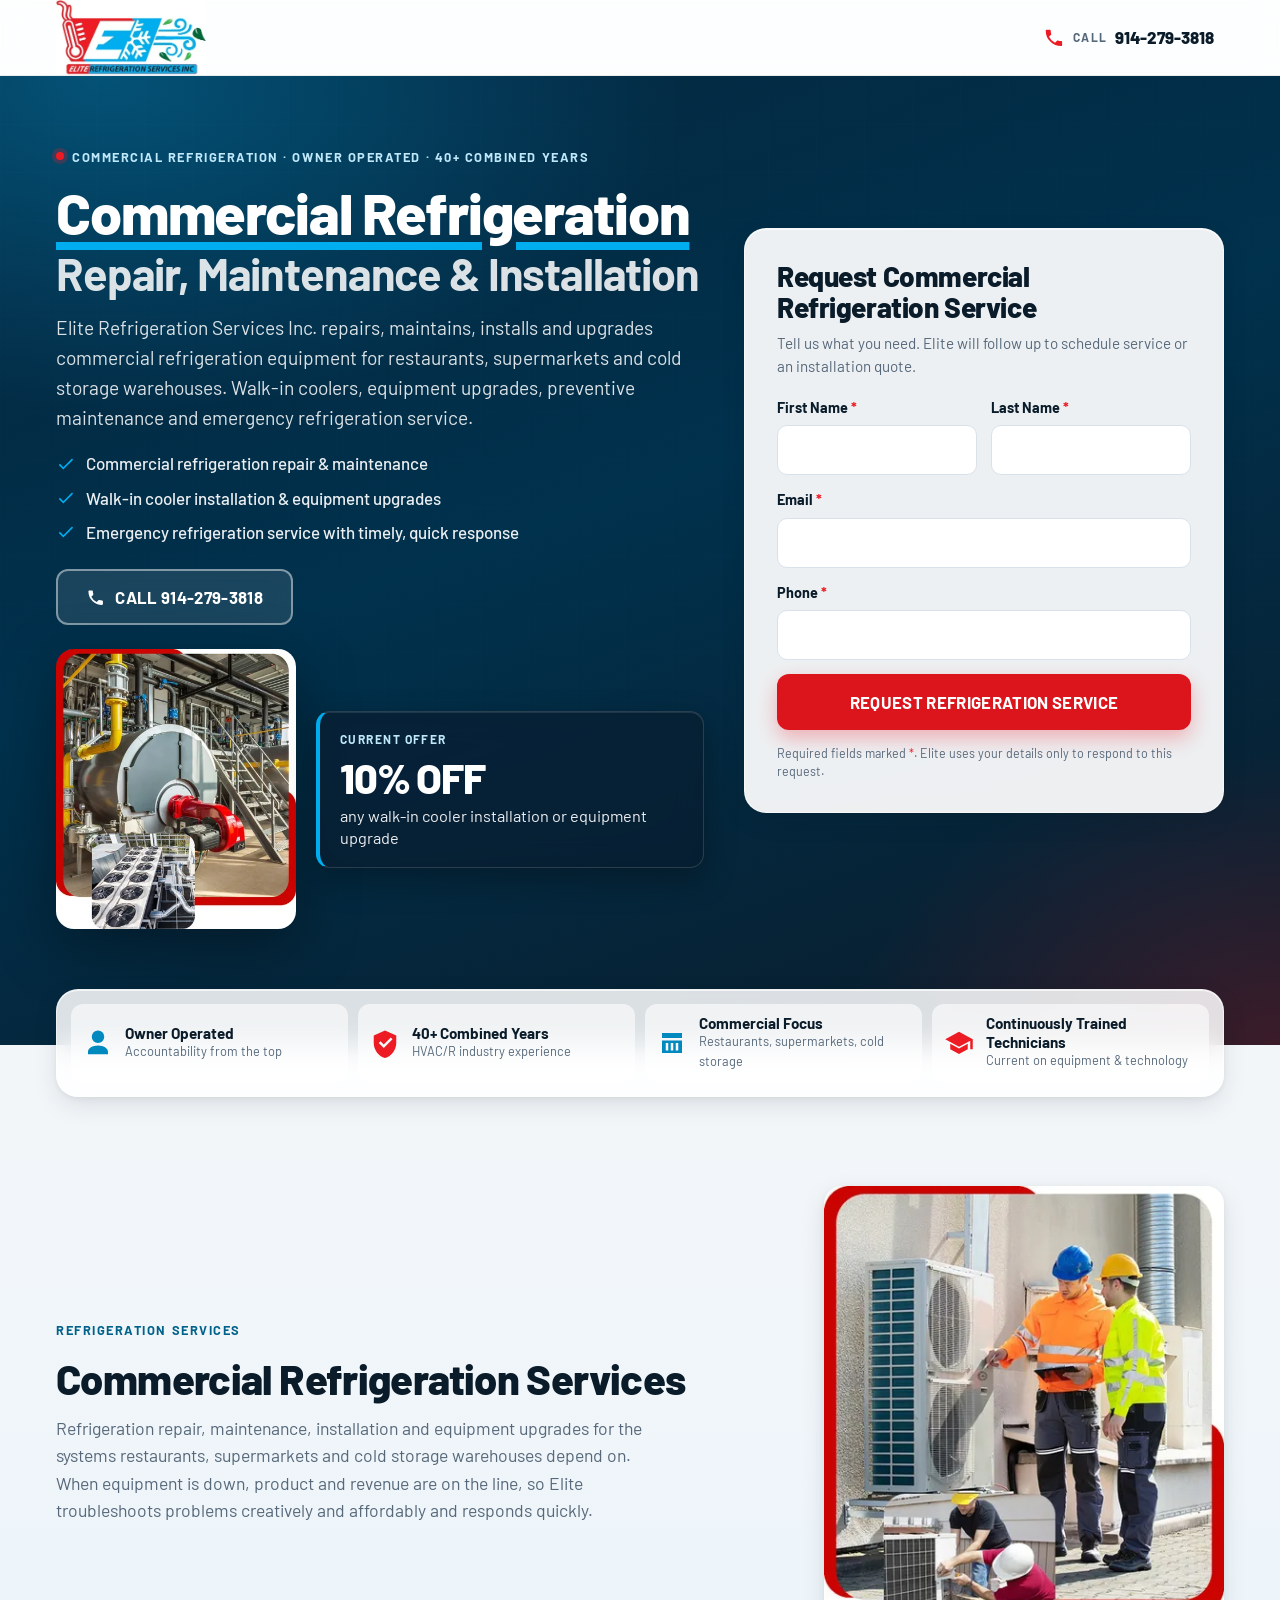
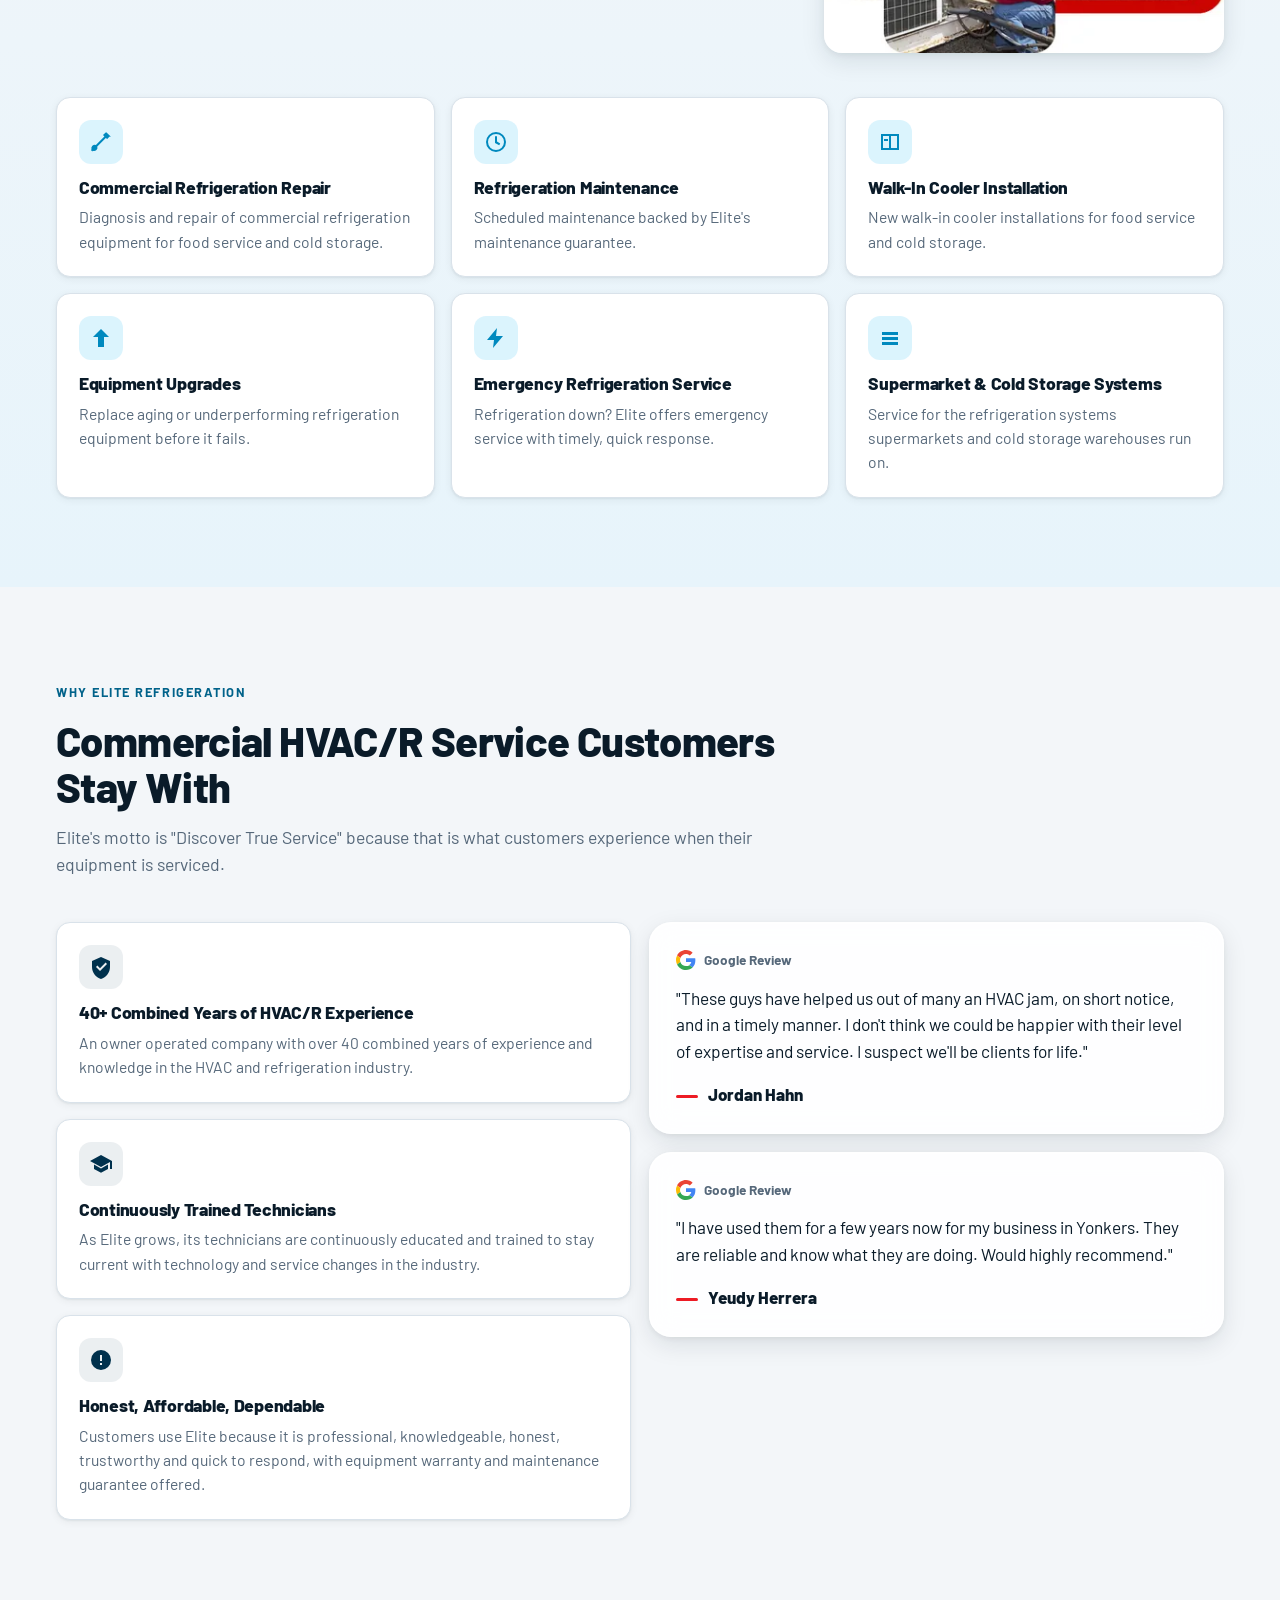
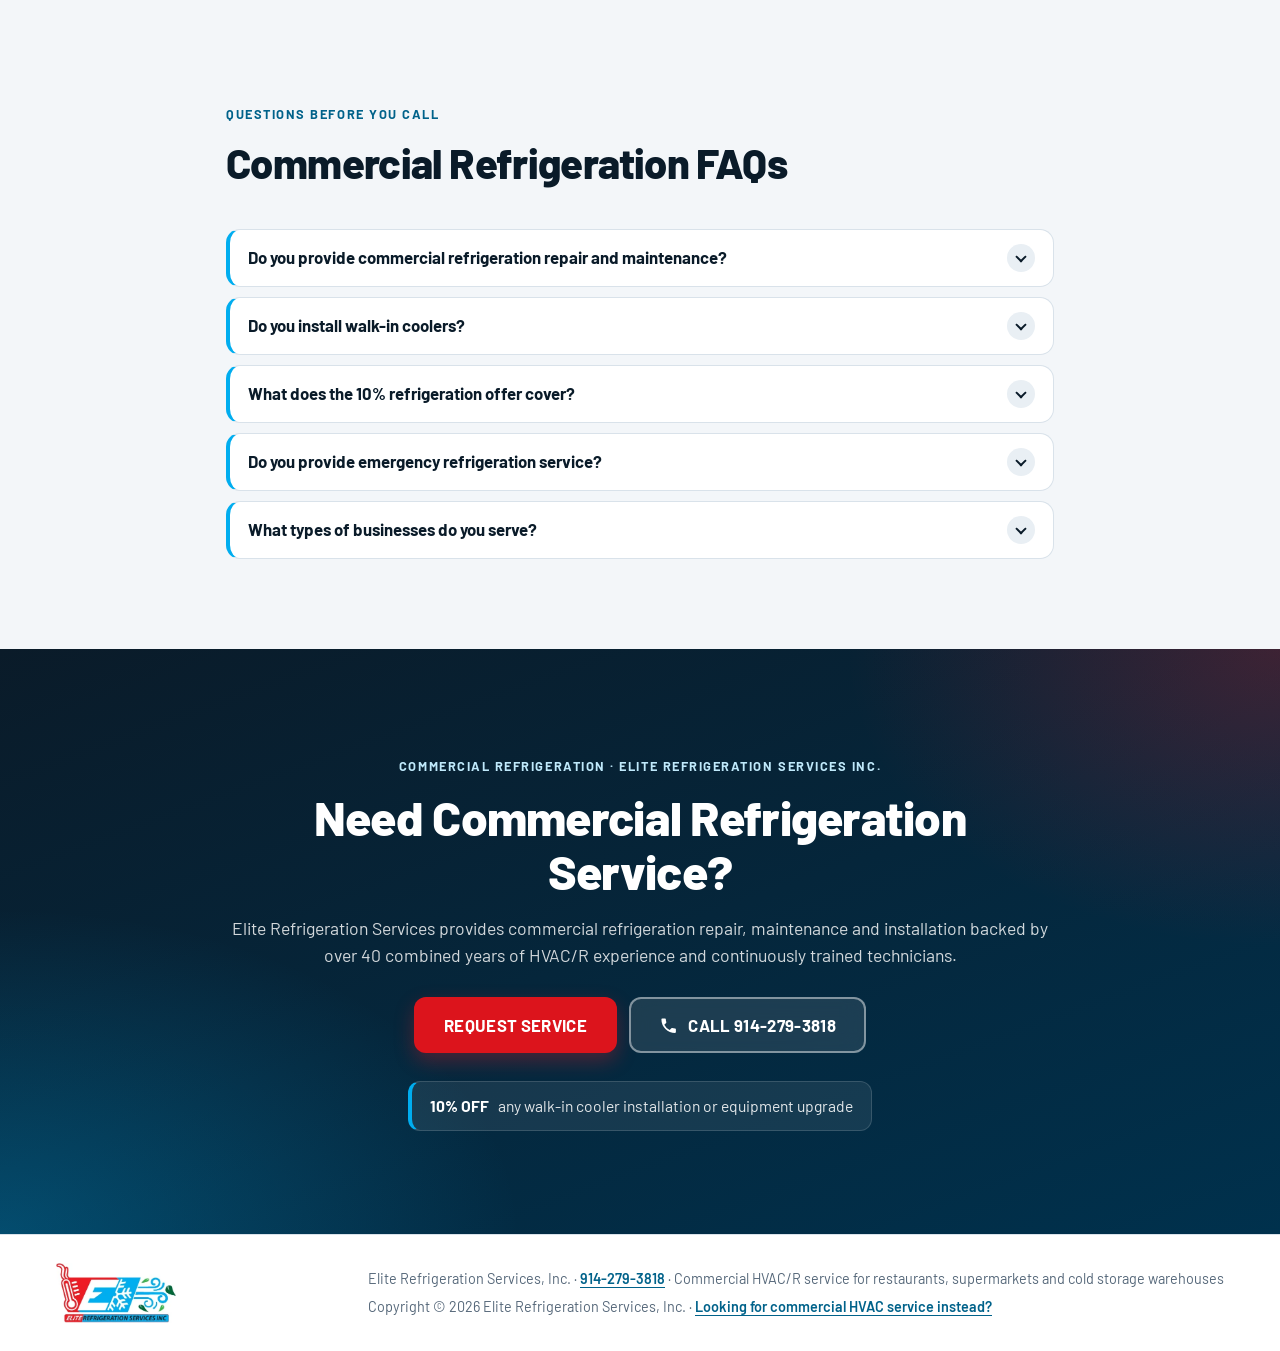
==== commit 5e353cc5: "Split into separate Refrigeration and HVAC landing pages Per PPC feedback: one focused page per camp" ====
--- a/index.html
+++ b/index.html
@@ -1,690 +1,25 @@
 <!DOCTYPE html>
-<html lang="en" data-campaign-context="general">
+<html lang="en">
 <head>
   <meta charset="utf-8">
-  <meta name="viewport" content="width=device-width, initial-scale=1, viewport-fit=cover">
-  <title>Commercial Refrigeration &amp; HVAC Service, Repair &amp; Installation | Elite Refrigeration Services Inc.</title>
-  <meta name="description" content="Commercial refrigeration and HVAC repair, maintenance and installation for restaurants, supermarkets and cold storage warehouses. Owner operated, 40+ combined years HVAC/R experience. 10% off walk-in cooler installs and single-zone ductless heat pump installs. Call 914-279-3818.">
-  <link rel="canonical" href="https://go.eliterefrigeration.com/elite-offer/">
-  <meta name="theme-color" content="#00314D">
-
-  <!-- Open Graph -->
-  <meta property="og:type" content="website">
-  <meta property="og:site_name" content="Elite Refrigeration Services Inc.">
-  <meta property="og:title" content="Commercial Refrigeration &amp; HVAC Service, Repair &amp; Installation">
-  <meta property="og:description" content="Commercial HVAC/R service for restaurants, supermarkets and cold storage warehouses. 10% off walk-in cooler installations and single-zone ductless heat pump installations. Call 914-279-3818.">
-  <meta property="og:url" content="https://go.eliterefrigeration.com/elite-offer/">
-  <meta property="og:image" content="https://go.eliterefrigeration.com/elite-offer/assets/images/hvac-technicians-rooftop-units-555.jpg">
-  <meta name="twitter:card" content="summary_large_image">
-
-  <link rel="icon" href="data:image/svg+xml,%3Csvg xmlns='http://www.w3.org/2000/svg' viewBox='0 0 64 64'%3E%3Crect width='64' height='64' rx='14' fill='%2300314D'/%3E%3Cpath d='M32 10v44M13 21l38 22M13 43l38-22' stroke='%2300ADEF' stroke-width='6' stroke-linecap='round'/%3E%3Ccircle cx='32' cy='32' r='6' fill='%23ED1B24'/%3E%3C/svg%3E">
-
-  <!-- Campaign context is resolved before first paint so the offer order and emphasis never flash.
-       Reads utm_campaign / utm_term / utm_content (and an optional ?service= override). -->
+  <meta name="viewport" content="width=device-width, initial-scale=1">
+  <title>Elite Refrigeration Services Inc.</title>
+  <meta name="robots" content="noindex">
+  <!-- Router: each Google Ads campaign should link directly to /refrigeration/ or /hvac/.
+       This page only forwards stray visits (with their query string intact) to the matching campaign page. -->
   <script>
     (function () {
-      try {
-        var p = new URLSearchParams(location.search);
-        var s = [p.get('service'), p.get('utm_campaign'), p.get('utm_term'), p.get('utm_content')].join(' ').toLowerCase();
-        var r = /refrig|cooler|freezer|walk-?in|cold[\s-]?storage/.test(s);
-        var h = /hvac|heat[\s-]?pump|ductless|mini[\s-]?split|air[\s-]?cond|\bac\b|heating|furnace|rooftop/.test(s);
-        var ctx = (r && !h) ? 'refrigeration' : (h && !r) ? 'hvac' : 'general';
-        document.documentElement.setAttribute('data-campaign-context', ctx);
-        document.documentElement.className += ' js';
-      } catch (e) {}
+      var p = new URLSearchParams(location.search);
+      var s = [p.get('service'), p.get('utm_campaign'), p.get('utm_term'), p.get('utm_content')].join(' ').toLowerCase();
+      var hvac = /hvac|heat[\s-]?pump|ductless|mini[\s-]?split|air[\s-]?cond|\bac\b|heating|furnace|rooftop/.test(s);
+      var refr = /refrig|cooler|freezer|walk-?in|cold[\s-]?storage/.test(s);
+      var target = (hvac && !refr) ? 'hvac/' : 'refrigeration/';
+      location.replace(target + location.search);
     })();
   </script>
-
-  <link rel="preconnect" href="https://fonts.googleapis.com">
-  <link rel="preconnect" href="https://fonts.gstatic.com" crossorigin>
-  <link rel="stylesheet" href="assets/css/styles.css">
-  <!-- Web font loads without blocking render; the system fallback stack renders first (font-display: swap). -->
-  <link rel="stylesheet" href="https://fonts.googleapis.com/css2?family=Barlow:wght@400;500;600;700;800&display=swap" media="print" onload="this.media='all'">
-  <noscript><link rel="stylesheet" href="https://fonts.googleapis.com/css2?family=Barlow:wght@400;500;600;700;800&display=swap"></noscript>
-
-  <!-- Google Tag Manager: paste the GTM container snippet here. Do not hard-code IDs without confirming them.
-  <script>(function(w,d,s,l,i){ ... })(window,document,'script','dataLayer','GTM-XXXXXXX');</script>
-  -->
-  <!-- Google Ads / GA4 (gtag.js) alternative if GTM is not used:
-  <script async src="https://www.googletagmanager.com/gtag/js?id=AW-XXXXXXXXX"></script>
-  <script>window.dataLayer=window.dataLayer||[];function gtag(){dataLayer.push(arguments);}gtag('js',new Date());gtag('config','AW-XXXXXXXXX');gtag('config','G-XXXXXXXXXX');</script>
-  -->
-  <script>window.dataLayer = window.dataLayer || [];</script>
-
-  <script type="application/ld+json">
-  {
-    "@context": "https://schema.org",
-    "@type": "HVACBusiness",
-    "name": "Elite Refrigeration Services Inc.",
-    "telephone": "+1-914-279-3818",
-    "url": "https://eliterefrigeration.com/",
-    "slogan": "Discover True Service",
-    "description": "Owner operated commercial HVAC and refrigeration (HVAC/R) company with over 40 combined years of industry experience, serving supermarkets, cold storage warehouses and restaurants."
-  }
-  </script>
+  <meta http-equiv="refresh" content="0; url=refrigeration/">
 </head>
 <body>
-  <!-- Google Tag Manager (noscript): paste the GTM noscript iframe here. -->
-
-  <a class="skip-link" href="#request-service">Skip to service request form</a>
-
-  <!-- ============================== HEADER ============================== -->
-  <header class="site-header" id="site-header">
-    <div class="container header-inner">
-      <a class="brand" href="#top" aria-label="Elite Refrigeration Services Inc. – back to top">
-        <picture>
-          <source srcset="assets/images/elite-refrigeration-logo.webp" type="image/webp">
-          <img src="assets/images/elite-refrigeration-logo.png" width="350" height="175" alt="Elite Refrigeration Services Inc." decoding="async">
-        </picture>
-      </a>
-      <div class="header-actions">
-        <a id="header-phone" class="header-phone" href="tel:9142793818" data-conversion-type="phone" data-service="general" data-cta-label="header-phone">
-          <svg class="icon" aria-hidden="true" viewBox="0 0 24 24"><path d="M6.6 10.8a15.1 15.1 0 0 0 6.6 6.6l2.2-2.2a1 1 0 0 1 1-.25c1.1.37 2.3.57 3.6.57a1 1 0 0 1 1 1V20a1 1 0 0 1-1 1A17 17 0 0 1 3 4a1 1 0 0 1 1-1h3.5a1 1 0 0 1 1 1c0 1.25.2 2.45.57 3.57a1 1 0 0 1-.25 1L6.6 10.8Z"/></svg>
-          <span class="header-phone__label">Call</span>
-          <span class="header-phone__number">914-279-3818</span>
-        </a>
-        <a id="header-request-service" class="btn btn--red btn--sm" href="#request-service" data-scroll-to-form data-conversion-type="lead" data-service="general" data-cta-label="header-request-service">Request Service</a>
-      </div>
-    </div>
-  </header>
-
-  <main id="top">
-
-    <!-- ============================== HERO ============================== -->
-    <section class="hero" aria-labelledby="hero-heading">
-      <div class="hero__bg" aria-hidden="true"></div>
-      <div class="container hero__grid">
-
-        <div class="hero__main">
-          <div class="hero__copy">
-            <p class="eyebrow eyebrow--light">
-              <span class="eyebrow__dot" aria-hidden="true"></span>
-              Owner Operated · Commercial HVAC/R · 40+ Combined Years
-            </p>
-            <h1 id="hero-heading" class="hero__title">
-              <span class="hero__title-services">
-                <span class="hero__svc hero__svc--refrigeration" data-svc-a>Commercial Refrigeration</span>
-                <span class="hero__amp">&amp;</span>
-                <span class="hero__svc hero__svc--hvac" data-svc-b>HVAC</span>
-              </span>
-              <span class="hero__title-line">Service, Repair &amp; Installation</span>
-            </h1>
-            <p class="hero__lead">
-              Elite Refrigeration Services Inc. repairs, maintains, installs and upgrades commercial refrigeration and HVAC equipment for restaurants, supermarkets and cold storage warehouses. Walk-in coolers, ductless heat pumps, preventive maintenance and emergency service.
-            </p>
-          </div>
-
-          <ul class="hero__points" aria-label="Key facts">
-              <li><svg class="icon" aria-hidden="true" viewBox="0 0 24 24"><path d="M9 16.2 4.8 12l-1.4 1.4L9 19 21 7l-1.4-1.4z"/></svg>Refrigeration &amp; HVAC repair, maintenance &amp; installation</li>
-              <li><svg class="icon" aria-hidden="true" viewBox="0 0 24 24"><path d="M9 16.2 4.8 12l-1.4 1.4L9 19 21 7l-1.4-1.4z"/></svg>Emergency HVAC/R service with timely, quick response</li>
-              <li><svg class="icon" aria-hidden="true" viewBox="0 0 24 24"><path d="M9 16.2 4.8 12l-1.4 1.4L9 19 21 7l-1.4-1.4z"/></svg>Equipment warranty and maintenance guarantee offered</li>
-          </ul>
-
-          <div class="hero__actions">
-            <a id="hero-request-service" class="btn btn--red btn--lg" href="#request-service" data-scroll-to-form data-conversion-type="lead" data-service="general" data-cta-label="hero-request-service">Request Service</a>
-            <a id="hero-phone" class="btn btn--glass btn--lg" href="tel:9142793818" data-conversion-type="phone" data-service="general" data-cta-label="hero-phone">
-              <svg class="icon" aria-hidden="true" viewBox="0 0 24 24"><path d="M6.6 10.8a15.1 15.1 0 0 0 6.6 6.6l2.2-2.2a1 1 0 0 1 1-.25c1.1.37 2.3.57 3.6.57a1 1 0 0 1 1 1V20a1 1 0 0 1-1 1A17 17 0 0 1 3 4a1 1 0 0 1 1-1h3.5a1 1 0 0 1 1 1c0 1.25.2 2.45.57 3.57a1 1 0 0 1-.25 1L6.6 10.8Z"/></svg>
-              Call 914-279-3818
-            </a>
-          </div>
-
-          <div class="hero__sub">
-            <div class="hero__media">
-              <picture id="hero-picture">
-                <source id="hero-source" type="image/webp"
-                  srcset="assets/images/hvac-technicians-rooftop-units-420.webp 420w, assets/images/hvac-technicians-rooftop-units-555.webp 555w"
-                  sizes="(max-width: 899px) calc(100vw - 32px), 340px">
-                <img id="hero-image"
-                  src="assets/images/hvac-technicians-rooftop-units-555.jpg"
-                  srcset="assets/images/hvac-technicians-rooftop-units-420.jpg 420w, assets/images/hvac-technicians-rooftop-units-555.jpg 555w"
-                  sizes="(max-width: 899px) calc(100vw - 32px), 340px"
-                  width="555" height="648"
-                  alt="Elite Refrigeration technicians inspecting rooftop commercial HVAC condenser units"
-                  decoding="async">
-              </picture>
-              <!-- Swap the LCP image for refrigeration campaign traffic before it is requested (runs synchronously during parse). -->
-              <script>
-                (function () {
-                  if (document.documentElement.getAttribute('data-campaign-context') !== 'refrigeration') return;
-                  var s = document.getElementById('hero-source'), i = document.getElementById('hero-image');
-                  if (!s || !i) return;
-                  s.srcset = 'assets/images/commercial-mechanical-refrigeration-equipment-420.webp 420w, assets/images/commercial-mechanical-refrigeration-equipment-555.webp 555w';
-                  i.srcset = 'assets/images/commercial-mechanical-refrigeration-equipment-420.jpg 420w, assets/images/commercial-mechanical-refrigeration-equipment-555.jpg 555w';
-                  i.src = 'assets/images/commercial-mechanical-refrigeration-equipment-555.jpg';
-                  i.alt = 'Commercial mechanical room and condensing units serviced by Elite Refrigeration';
-                })();
-              </script>
-            </div>
-
-            <div class="hero__offer glass-dark" id="hero-offer-highlight">
-              <p class="hero__offer-kicker">Current Offers</p>
-              <ul class="hero__offer-list">
-                <li class="hero__offer-item hero__offer-item--refrigeration" data-offer-item="refrigeration">
-                  <strong>10% OFF</strong> walk-in cooler installation or equipment upgrade
-                </li>
-                <li class="hero__offer-item hero__offer-item--hvac" data-offer-item="hvac">
-                  <strong>10% OFF</strong> single-zone ductless heat pump installation<span class="asterisk">*</span>
-                </li>
-              </ul>
-              <p class="hero__offer-note">*Subject to equipment selection.</p>
-              <a id="hero-claim-offer" class="link-arrow" href="#offers" data-cta-label="hero-claim-offer">Claim 10% Offer</a>
-            </div>
-          </div>
-        </div>
-
-        <!-- ============================== LEAD FORM ============================== -->
-        <div class="hero__form" id="request-service">
-          <div class="form-card glass">
-            <div class="form-card__head">
-              <p id="form-offer-context" class="form-offer-context" hidden aria-live="polite"></p>
-              <h2 class="form-card__title">Request Commercial HVAC/R Service</h2>
-              <p class="form-card__sub">Tell us what you need. Elite will follow up to schedule service or an installation quote. Prefer to talk? Call <a id="form-phone" href="tel:9142793818" data-conversion-type="phone" data-service="general" data-cta-label="form-phone">914-279-3818</a>.</p>
-            </div>
-
-            <!-- CONNECT EXISTING ELITE REFRIGERATION FORM ENDPOINT HERE
-                 The current go.eliterefrigeration.com/elite-offer/ form (First Name, Last Name, Email, Phone + bot protection)
-                 could not be inspected from this build environment, so its endpoint is NOT wired.
-                 1) Set the form "action" attribute below to the existing lead endpoint (WordPress form handler, CRM webhook, Zapier, etc.).
-                 2) The JS in assets/js/main.js POSTs the fields via fetch() when an action is present and expects a 2xx response.
-                    Without JS, the form falls back to a native POST to the same action.
-                 3) Replace the honeypot below with the existing bot protection (reCAPTCHA / hCaptcha / Turnstile) if required.
-                 The page never fakes a successful submission: with no action set, visitors see a message directing them to call. -->
-            <form id="lead-form" class="lead-form" action="" method="post" novalidate>
-              <div class="form-row">
-                <div class="field">
-                  <label for="first_name">First Name <span class="req" aria-hidden="true">*</span></label>
-                  <input id="first_name" name="first_name" type="text" autocomplete="given-name" required aria-required="true" aria-describedby="first_name-error" inputmode="text">
-                  <p class="field-error" id="first_name-error" aria-live="polite"></p>
-                </div>
-                <div class="field">
-                  <label for="last_name">Last Name <span class="req" aria-hidden="true">*</span></label>
-                  <input id="last_name" name="last_name" type="text" autocomplete="family-name" required aria-required="true" aria-describedby="last_name-error" inputmode="text">
-                  <p class="field-error" id="last_name-error" aria-live="polite"></p>
-                </div>
-              </div>
-              <div class="field">
-                <label for="email">Email <span class="req" aria-hidden="true">*</span></label>
-                <input id="email" name="email" type="email" autocomplete="email" required aria-required="true" aria-describedby="email-error" inputmode="email" spellcheck="false">
-                <p class="field-error" id="email-error" aria-live="polite"></p>
-              </div>
-              <div class="field">
-                <label for="phone">Phone <span class="req" aria-hidden="true">*</span></label>
-                <input id="phone" name="phone" type="tel" autocomplete="tel" required aria-required="true" aria-describedby="phone-error" inputmode="tel">
-                <p class="field-error" id="phone-error" aria-live="polite"></p>
-              </div>
-              <div class="field">
-                <label for="service_needed">Service Needed <span class="req" aria-hidden="true">*</span></label>
-                <div class="select-wrap">
-                  <select id="service_needed" name="service_needed" required aria-required="true" aria-describedby="service_needed-error">
-                    <option value="" selected disabled>Select a service</option>
-                    <option value="Commercial Refrigeration">Commercial Refrigeration</option>
-                    <option value="Commercial HVAC">Commercial HVAC</option>
-                  </select>
-                </div>
-                <p class="field-error" id="service_needed-error" aria-live="polite"></p>
-              </div>
-
-              <!-- Honeypot bot protection: hidden from humans, must stay empty. -->
-              <div class="hp" aria-hidden="true">
-                <label for="company_website">Website</label>
-                <input id="company_website" name="company_website" type="text" tabindex="-1" autocomplete="off">
-              </div>
-
-              <!-- Google Ads attribution (populated by JS from the URL; never shown to visitors) -->
-              <input type="hidden" name="utm_source" id="f-utm_source">
-              <input type="hidden" name="utm_medium" id="f-utm_medium">
-              <input type="hidden" name="utm_campaign" id="f-utm_campaign">
-              <input type="hidden" name="utm_term" id="f-utm_term">
-              <input type="hidden" name="utm_content" id="f-utm_content">
-              <input type="hidden" name="gclid" id="f-gclid">
-              <input type="hidden" name="gbraid" id="f-gbraid">
-              <input type="hidden" name="wbraid" id="f-wbraid">
-              <input type="hidden" name="service_interest" id="f-service_interest" value="general">
-              <input type="hidden" name="offer_selected" id="f-offer_selected" value="">
-              <input type="hidden" name="landing_page" id="f-landing_page" value="elite-offer">
-              <input type="hidden" name="page_url" id="f-page_url" value="">
-
-              <p class="form-status" id="form-status" role="status" aria-live="polite" hidden></p>
-
-              <button id="form-submit" class="btn btn--red btn--lg btn--block" type="submit" data-conversion-type="lead" data-service="general" data-cta-label="form-submit">
-                <span id="form-submit-label">Request Service</span>
-              </button>
-              <p class="form-fineprint">Required fields marked <span class="req">*</span>. Offers: 10% off any walk-in cooler installation or equipment upgrade, and 10% off any single-zone ductless heat pump installation (subject to equipment selection).</p>
-            </form>
-
-            <div id="form-success" class="form-success" hidden tabindex="-1">
-              <svg class="icon icon--xl" aria-hidden="true" viewBox="0 0 24 24"><path d="M12 2a10 10 0 1 0 0 20 10 10 0 0 0 0-20Zm-1.2 14.2-3.8-3.8 1.4-1.4 2.4 2.4 5.2-5.2 1.4 1.4-6.6 6.6Z"/></svg>
-              <h3>Request received</h3>
-              <p>Thank you. Elite Refrigeration Services will follow up shortly. Need help right away? Call <a href="tel:9142793818" data-conversion-type="phone" data-service="general" data-cta-label="success-phone">914-279-3818</a>.</p>
-            </div>
-          </div>
-        </div>
-      </div>
-    </section>
-
-    <!-- ============================== TRUST STRIP ============================== -->
-    <section class="trust" aria-label="Why customers choose Elite Refrigeration">
-      <div class="container">
-        <ul class="trust__list glass">
-          <li class="trust__item">
-            <svg class="icon" aria-hidden="true" viewBox="0 0 24 24"><path d="M12 12a5 5 0 1 0 0-10 5 5 0 0 0 0 10Zm0 2c-4.4 0-8 2.2-8 5v2h16v-2c0-2.8-3.6-5-8-5Z"/></svg>
-            <div><strong>Owner Operated</strong><span>Accountability from the top</span></div>
-          </li>
-          <li class="trust__item">
-            <svg class="icon" aria-hidden="true" viewBox="0 0 24 24"><path d="M12 2 3 6v6c0 5.5 3.8 10.7 9 12 5.2-1.3 9-6.5 9-12V6l-9-4Zm-1 14-4-4 1.4-1.4L11 13.2l5.6-5.6L18 9l-7 7Z"/></svg>
-            <div><strong>40+ Combined Years</strong><span>HVAC/R industry experience</span></div>
-          </li>
-          <li class="trust__item">
-            <svg class="icon" aria-hidden="true" viewBox="0 0 24 24"><path d="M4 4h16v4H4V4Zm0 6h16v10H4V10Zm3 2v6h2v-6H7Zm4 0v6h2v-6h-2Zm4 0v6h2v-6h-2Z"/></svg>
-            <div><strong>Commercial HVAC &amp; Refrigeration</strong><span>Restaurants, supermarkets, cold storage</span></div>
-          </li>
-          <li class="trust__item">
-            <svg class="icon" aria-hidden="true" viewBox="0 0 24 24"><path d="M12 3 1 9l11 6 9-4.9V17h2V9L12 3Zm-7 9.6V17l7 3.8 7-3.8v-4.4l-7 3.8-7-3.8Z"/></svg>
-            <div><strong>Continuously Trained Technicians</strong><span>Current on equipment &amp; technology</span></div>
-          </li>
-        </ul>
-      </div>
-    </section>
-
-    <!-- ============================== OFFERS ============================== -->
-    <section class="section offers" id="offers" aria-labelledby="offers-heading">
-      <div class="container">
-        <div class="section__head reveal">
-          <p class="eyebrow">Two Offers · Two Service Lines</p>
-          <h2 id="offers-heading">10% Off Commercial Refrigeration &amp; HVAC Installations</h2>
-          <p class="section__lead">Choose the offer that matches your project. Both are claimed through the same short form or by calling 914-279-3818.</p>
-        </div>
-
-        <div class="offers__grid" id="offers-grid">
-          <article class="offer offer--refrigeration glass reveal" id="offer-refrigeration" aria-labelledby="offer-refrigeration-title">
-            <p class="offer__badge">Refrigeration Offer</p>
-            <p class="offer__value"><span class="offer__pct">10%</span> <span class="offer__off">OFF</span></p>
-            <h3 class="offer__title" id="offer-refrigeration-title">Walk-In Cooler Installation or Equipment Upgrade</h3>
-            <p class="offer__desc">Save 10% on any walk-in cooler installation or any refrigeration equipment upgrade for your restaurant, supermarket or cold storage facility.</p>
-            <a id="refrigeration-offer-cta" class="btn btn--blue btn--lg btn--block" href="#request-service" data-scroll-to-form data-offer="refrigeration" data-conversion-type="lead" data-service="refrigeration" data-cta-label="refrigeration-offer-cta">Claim Refrigeration Offer</a>
-            <p class="offer__alt">or call <a href="tel:9142793818" data-conversion-type="phone" data-service="refrigeration" data-cta-label="refrigeration-offer-phone">914-279-3818</a></p>
-          </article>
-
-          <article class="offer offer--hvac glass reveal" id="offer-hvac" aria-labelledby="offer-hvac-title">
-            <p class="offer__badge">HVAC Offer</p>
-            <p class="offer__value"><span class="offer__pct">10%</span> <span class="offer__off">OFF</span></p>
-            <h3 class="offer__title" id="offer-hvac-title">Single-Zone Ductless Heat Pump Installation<span class="asterisk">*</span></h3>
-            <p class="offer__desc">Save 10% on any single-zone ductless heat pump installation for your commercial space.</p>
-            <p class="offer__disclaimer">*Subject to equipment selection.</p>
-            <a id="hvac-offer-cta" class="btn btn--red btn--lg btn--block" href="#request-service" data-scroll-to-form data-offer="hvac" data-conversion-type="lead" data-service="hvac" data-cta-label="hvac-offer-cta">Claim HVAC Offer</a>
-            <p class="offer__alt">or call <a href="tel:9142793818" data-conversion-type="phone" data-service="hvac" data-cta-label="hvac-offer-phone">914-279-3818</a></p>
-          </article>
-        </div>
-      </div>
-    </section>
-
-    <div class="services-wrap" id="services-wrap">
-
-      <!-- ============================== REFRIGERATION SERVICES ============================== -->
-      <section class="section service-section service-section--refrigeration" id="refrigeration-services" aria-labelledby="refrigeration-heading">
-        <div class="container">
-          <div class="service-section__intro reveal">
-            <div class="service-section__text">
-              <p class="eyebrow eyebrow--blue">Commercial Refrigeration</p>
-              <h2 id="refrigeration-heading">Commercial Refrigeration Services</h2>
-              <p class="section__lead">Refrigeration repair, maintenance, installation and equipment upgrades for restaurants, supermarkets and cold storage warehouses. When a system is down, product and revenue are on the line, so Elite troubleshoots service problems creatively and affordably and responds quickly.</p>
-              <div class="cta-row">
-                <a id="refrigeration-service-cta" class="btn btn--blue btn--lg" href="#request-service" data-scroll-to-form data-conversion-type="lead" data-service="refrigeration" data-cta-label="refrigeration-service-cta">Request Refrigeration Service</a>
-                <a id="refrigeration-phone" class="btn btn--outline btn--lg" href="tel:9142793818" data-conversion-type="phone" data-service="refrigeration" data-cta-label="refrigeration-phone">
-                  <svg class="icon" aria-hidden="true" viewBox="0 0 24 24"><path d="M6.6 10.8a15.1 15.1 0 0 0 6.6 6.6l2.2-2.2a1 1 0 0 1 1-.25c1.1.37 2.3.57 3.6.57a1 1 0 0 1 1 1V20a1 1 0 0 1-1 1A17 17 0 0 1 3 4a1 1 0 0 1 1-1h3.5a1 1 0 0 1 1 1c0 1.25.2 2.45.57 3.57a1 1 0 0 1-.25 1L6.6 10.8Z"/></svg>
-                  Call 914-279-3818
-                </a>
-              </div>
-            </div>
-            <figure class="service-section__media">
-              <picture>
-                <source type="image/webp" srcset="assets/images/commercial-mechanical-refrigeration-equipment-420.webp 420w, assets/images/commercial-mechanical-refrigeration-equipment-555.webp 555w" sizes="(max-width: 899px) calc(100vw - 32px), 400px">
-                <img src="assets/images/commercial-mechanical-refrigeration-equipment-555.jpg" srcset="assets/images/commercial-mechanical-refrigeration-equipment-420.jpg 420w, assets/images/commercial-mechanical-refrigeration-equipment-555.jpg 555w" sizes="(max-width: 899px) calc(100vw - 32px), 400px" width="555" height="648" alt="Commercial mechanical room with piping, a large vessel and a bank of condensing units" loading="lazy" decoding="async">
-              </picture>
-            </figure>
-          </div>
-
-          <ul class="cards cards--3 reveal" aria-label="Commercial refrigeration services">
-            <li class="card card--blue">
-              <span class="card__icon" aria-hidden="true"><svg viewBox="0 0 24 24"><path d="m21.7 6.6-3.9-3.9a1 1 0 0 0-1.4 0L14 5.1l1.4 1.4-8.5 8.5a3.5 3.5 0 0 0-4.4 4.4l-.6.6 1.4 1.4.6-.6a3.5 3.5 0 0 0 4.4-4.4l8.5-8.5L18.2 9l2.4-2.4a1 1 0 0 0 1.1 0Z"/></svg></span>
-              <h3>Commercial Refrigeration Repair</h3>
-              <p>Diagnosis and repair of the refrigeration equipment restaurants, supermarkets and cold storage warehouses rely on every day.</p>
-            </li>
-            <li class="card card--blue">
-              <span class="card__icon" aria-hidden="true"><svg viewBox="0 0 24 24"><path d="M12 6a1 1 0 0 1 1 1v4.6l3.2 1.9-1 1.7L11 13V7a1 1 0 0 1 1-1Zm0-4a10 10 0 1 1 0 20 10 10 0 0 1 0-20Zm0 2a8 8 0 1 0 0 16 8 8 0 0 0 0-16Z"/></svg></span>
-              <h3>Refrigeration Maintenance</h3>
-              <p>Scheduled maintenance for commercial refrigeration systems, backed by Elite's maintenance guarantee.</p>
-            </li>
-            <li class="card card--blue">
-              <span class="card__icon" aria-hidden="true"><svg viewBox="0 0 24 24"><path d="M3 4h18v16H3V4Zm2 2v12h6V6H5Zm8 0v12h6V6h-6ZM6 9h4v2H6V9Z"/></svg></span>
-              <h3>Walk-In Cooler Installation</h3>
-              <p>New walk-in cooler installations for food service and cold storage. Now 10% off any walk-in cooler installation.</p>
-            </li>
-            <li class="card card--blue">
-              <span class="card__icon" aria-hidden="true"><svg viewBox="0 0 24 24"><path d="M12 3 4 11h5v10h6V11h5l-8-8Z"/></svg></span>
-              <h3>Refrigeration Equipment Upgrades</h3>
-              <p>Replace aging or underperforming refrigeration equipment. The 10% offer also applies to any equipment upgrade.</p>
-            </li>
-            <li class="card card--blue">
-              <span class="card__icon" aria-hidden="true"><svg viewBox="0 0 24 24"><path d="M13 2 3 14h7l-1 8 10-12h-7l1-8Z"/></svg></span>
-              <h3>Emergency Refrigeration Service</h3>
-              <p>Refrigeration equipment down? Elite offers emergency service and is known for timely, quick response. Call 914-279-3818.</p>
-            </li>
-            <li class="card card--blue">
-              <span class="card__icon" aria-hidden="true"><svg viewBox="0 0 24 24"><path d="M4 6h16v3H4V6Zm0 5h16v3H4v-3Zm0 5h16v3H4v-3Z"/></svg></span>
-              <h3>Supermarket &amp; Cold Storage Systems</h3>
-              <p>Service for the refrigeration systems supermarkets and cold storage warehouses depend on, with creative, affordable troubleshooting.</p>
-            </li>
-          </ul>
-        </div>
-      </section>
-
-      <!-- ============================== HVAC SERVICES ============================== -->
-      <section class="section service-section service-section--hvac" id="hvac-services" aria-labelledby="hvac-heading">
-        <div class="container">
-          <div class="service-section__intro reveal">
-            <div class="service-section__text">
-              <p class="eyebrow eyebrow--red">Commercial HVAC</p>
-              <h2 id="hvac-heading">Commercial HVAC Services</h2>
-              <p class="section__lead">HVAC repair, maintenance, installation and ductless heat pump systems for commercial facilities. Elite's technicians are continuously educated and trained so your heating and cooling equipment is serviced by people current on today's technology.</p>
-              <div class="cta-row">
-                <a id="hvac-service-cta" class="btn btn--red btn--lg" href="#request-service" data-scroll-to-form data-conversion-type="lead" data-service="hvac" data-cta-label="hvac-service-cta">Request HVAC Service</a>
-                <a id="hvac-phone" class="btn btn--outline btn--lg" href="tel:9142793818" data-conversion-type="phone" data-service="hvac" data-cta-label="hvac-phone">
-                  <svg class="icon" aria-hidden="true" viewBox="0 0 24 24"><path d="M6.6 10.8a15.1 15.1 0 0 0 6.6 6.6l2.2-2.2a1 1 0 0 1 1-.25c1.1.37 2.3.57 3.6.57a1 1 0 0 1 1 1V20a1 1 0 0 1-1 1A17 17 0 0 1 3 4a1 1 0 0 1 1-1h3.5a1 1 0 0 1 1 1c0 1.25.2 2.45.57 3.57a1 1 0 0 1-.25 1L6.6 10.8Z"/></svg>
-                  Call 914-279-3818
-                </a>
-              </div>
-            </div>
-            <figure class="service-section__media">
-              <picture>
-                <source type="image/webp" srcset="assets/images/hvac-technicians-rooftop-units-420.webp 420w, assets/images/hvac-technicians-rooftop-units-555.webp 555w" sizes="(max-width: 899px) calc(100vw - 32px), 400px">
-                <img src="assets/images/hvac-technicians-rooftop-units-555.jpg" srcset="assets/images/hvac-technicians-rooftop-units-420.jpg 420w, assets/images/hvac-technicians-rooftop-units-555.jpg 555w" sizes="(max-width: 899px) calc(100vw - 32px), 400px" width="555" height="648" alt="HVAC technicians inspecting and servicing commercial condenser units" loading="lazy" decoding="async">
-              </picture>
-            </figure>
-          </div>
-
-          <ul class="cards cards--3 reveal" aria-label="Commercial HVAC services">
-            <li class="card card--red">
-              <span class="card__icon" aria-hidden="true"><svg viewBox="0 0 24 24"><path d="m21.7 6.6-3.9-3.9a1 1 0 0 0-1.4 0L14 5.1l1.4 1.4-8.5 8.5a3.5 3.5 0 0 0-4.4 4.4l-.6.6 1.4 1.4.6-.6a3.5 3.5 0 0 0 4.4-4.4l8.5-8.5L18.2 9l2.4-2.4a1 1 0 0 0 1.1 0Z"/></svg></span>
-              <h3>Commercial HVAC Repair</h3>
-              <p>Heating and air-conditioning repair for commercial buildings. Customers say Elite has helped them out of many an HVAC jam on short notice.</p>
-            </li>
-            <li class="card card--red">
-              <span class="card__icon" aria-hidden="true"><svg viewBox="0 0 24 24"><path d="M12 6a1 1 0 0 1 1 1v4.6l3.2 1.9-1 1.7L11 13V7a1 1 0 0 1 1-1Zm0-4a10 10 0 1 1 0 20 10 10 0 0 1 0-20Zm0 2a8 8 0 1 0 0 16 8 8 0 0 0 0-16Z"/></svg></span>
-              <h3>HVAC Maintenance</h3>
-              <p>Preventive maintenance for commercial heating and cooling systems, backed by Elite's maintenance guarantee.</p>
-            </li>
-            <li class="card card--red">
-              <span class="card__icon" aria-hidden="true"><svg viewBox="0 0 24 24"><path d="M4 5h16v14H4V5Zm2 2v10h12V7H6Zm2 2h8v2H8V9Zm0 4h8v2H8v-2Z"/></svg></span>
-              <h3>HVAC Installation</h3>
-              <p>Quality, affordable installation of commercial HVAC systems and equipment, with equipment warranty offered.</p>
-            </li>
-            <li class="card card--red">
-              <span class="card__icon" aria-hidden="true"><svg viewBox="0 0 24 24"><path d="M3 7h18v6H3V7Zm2 2v2h14V9H5Zm2 6h2l1 4H8l-1-4Zm8 0h2l-1 4h-2l1-4Z"/></svg></span>
-              <h3>Ductless Heat Pump Installation</h3>
-              <p>Single-zone ductless heat pump installation, now 10% off. Subject to equipment selection.</p>
-            </li>
-            <li class="card card--red">
-              <span class="card__icon" aria-hidden="true"><svg viewBox="0 0 24 24"><path d="M13 2 3 14h7l-1 8 10-12h-7l1-8Z"/></svg></span>
-              <h3>Emergency HVAC Service</h3>
-              <p>Heating or cooling down in your facility? Elite offers emergency HVAC service with timely, quick response. Call 914-279-3818.</p>
-            </li>
-            <li class="card card--red">
-              <span class="card__icon" aria-hidden="true"><svg viewBox="0 0 24 24"><path d="M12 3 4 11h5v10h6V11h5l-8-8Z"/></svg></span>
-              <h3>Equipment Upgrades &amp; Troubleshooting</h3>
-              <p>Upgrades for aging HVAC equipment and creative, affordable troubleshooting of persistent system problems.</p>
-            </li>
-          </ul>
-        </div>
-      </section>
-    </div>
-
-    <!-- ============================== INDUSTRIES ============================== -->
-    <section class="section industries" id="industries" aria-labelledby="industries-heading">
-      <div class="container">
-        <div class="section__head reveal">
-          <p class="eyebrow">Commercial Customers</p>
-          <h2 id="industries-heading">Built for Commercial Operations</h2>
-          <p class="section__lead">Elite's customers range from supermarkets and cold storage warehouses to restaurants: businesses where refrigeration and HVAC equipment has to work every day.</p>
-        </div>
-        <ul class="industries__grid reveal" aria-label="Industries served">
-          <li class="industry">
-            <span class="industry__icon" aria-hidden="true"><svg viewBox="0 0 24 24"><path d="M11 2h2v6a4 4 0 0 1-1 2.6V22h-2V10.6A4 4 0 0 1 9 8V2h2v6h2V2Zm7 0c1.7 0 3 2.2 3 5s-1 4.6-2 5v10h-2V2h1Z"/></svg></span>
-            <h3>Restaurants</h3>
-            <p>Walk-in coolers, kitchen refrigeration and dining-room HVAC serviced with quick response.</p>
-          </li>
-          <li class="industry">
-            <span class="industry__icon" aria-hidden="true"><svg viewBox="0 0 24 24"><path d="M7 18a2 2 0 1 0 0 4 2 2 0 0 0 0-4Zm10 0a2 2 0 1 0 0 4 2 2 0 0 0 0-4ZM3 2h3l.8 2H21l-2.6 8.4a1 1 0 0 1-1 .6H8.3l-.5 1H19v2H6a1 1 0 0 1-.9-1.4L6.4 11 4.2 4H3V2Z"/></svg></span>
-            <h3>Supermarkets &amp; Food Markets</h3>
-            <p>Refrigeration systems and store HVAC maintained so product stays cold and customers stay comfortable.</p>
-          </li>
-          <li class="industry">
-            <span class="industry__icon" aria-hidden="true"><svg viewBox="0 0 24 24"><path d="M2 9 12 3l10 6v12H2V9Zm4 4v6h4v-6H6Zm8 0v6h4v-6h-4Z"/></svg></span>
-            <h3>Cold Storage Warehouses</h3>
-            <p>Repair, maintenance and equipment upgrades for facilities where temperature control is the whole business.</p>
-          </li>
-        </ul>
-      </div>
-    </section>
-
-    <!-- ============================== WHY ELITE ============================== -->
-    <section class="section why" id="why-elite" aria-labelledby="why-heading">
-      <div class="container">
-        <div class="section__head reveal">
-          <p class="eyebrow">Why Elite Refrigeration</p>
-          <h2 id="why-heading">Commercial HVAC/R Service Customers Stay With</h2>
-          <p class="section__lead">Elite's motto is "Discover True Service" because that is what customers experience when their equipment is serviced.</p>
-        </div>
-        <ul class="cards cards--4 reveal" aria-label="Reasons to choose Elite Refrigeration">
-          <li class="card card--navy">
-            <span class="card__icon" aria-hidden="true"><svg viewBox="0 0 24 24"><path d="M12 2 3 6v6c0 5.5 3.8 10.7 9 12 5.2-1.3 9-6.5 9-12V6l-9-4Zm-1 14-4-4 1.4-1.4L11 13.2l5.6-5.6L18 9l-7 7Z"/></svg></span>
-            <h3>40+ Combined Years of HVAC/R Experience</h3>
-            <p>An owner operated company with over 40 combined years of experience and knowledge in the HVAC and refrigeration industry.</p>
-          </li>
-          <li class="card card--navy">
-            <span class="card__icon" aria-hidden="true"><svg viewBox="0 0 24 24"><path d="M12 3 1 9l11 6 9-4.9V17h2V9L12 3Zm-7 9.6V17l7 3.8 7-3.8v-4.4l-7 3.8-7-3.8Z"/></svg></span>
-            <h3>Continuously Trained Technicians</h3>
-            <p>As Elite grows, its technicians are continuously educated and trained to stay current with technology and service changes in the industry.</p>
-          </li>
-          <li class="card card--navy">
-            <span class="card__icon" aria-hidden="true"><svg viewBox="0 0 24 24"><path d="M12 2a10 10 0 1 0 0 20 10 10 0 0 0 0-20Zm1 15h-2v-2h2v2Zm0-4h-2V7h2v6Z"/></svg></span>
-            <h3>Honest, Affordable Commercial Service</h3>
-            <p>Customers use Elite because it is professional, knowledgeable, honest and trustworthy, with quality, affordable services and installations.</p>
-          </li>
-          <li class="card card--navy">
-            <span class="card__icon" aria-hidden="true"><svg viewBox="0 0 24 24"><path d="M12 6a1 1 0 0 1 1 1v4.6l3.2 1.9-1 1.7L11 13V7a1 1 0 0 1 1-1Zm0-4a10 10 0 1 1 0 20 10 10 0 0 1 0-20Zm0 2a8 8 0 1 0 0 16 8 8 0 0 0 0-16Z"/></svg></span>
-            <h3>Timely, Dependable Response</h3>
-            <p>Dependable service, quick response, and equipment warranty and maintenance guarantee offered. That is why customers remain loyal.</p>
-          </li>
-        </ul>
-
-        <div class="cta-band glass reveal">
-          <div class="cta-band__text">
-            <h3>Ready to schedule commercial refrigeration or HVAC service?</h3>
-            <p>Request service online in under a minute, or call and speak with Elite directly.</p>
-          </div>
-          <div class="cta-row">
-            <a id="mid-request-service" class="btn btn--red btn--lg" href="#request-service" data-scroll-to-form data-conversion-type="lead" data-service="general" data-cta-label="mid-request-service">Request Service</a>
-            <a id="mid-phone" class="btn btn--outline btn--lg" href="tel:9142793818" data-conversion-type="phone" data-service="general" data-cta-label="mid-phone">Call 914-279-3818</a>
-          </div>
-        </div>
-      </div>
-    </section>
-
-    <!-- ============================== TESTIMONIALS ============================== -->
-    <section class="section testimonials" id="testimonials" aria-labelledby="testimonials-heading">
-      <div class="container">
-        <div class="section__head reveal">
-          <p class="eyebrow">Customer Reviews</p>
-          <h2 id="testimonials-heading">What Commercial Customers Say</h2>
-        </div>
-        <ul class="testimonials__grid reveal" aria-label="Customer testimonials">
-          <li class="review glass">
-            <p class="review__source"><svg class="icon" aria-hidden="true" viewBox="0 0 48 48"><path fill="#EA4335" d="M24 9.5c3.5 0 6.6 1.2 9.1 3.6l6.8-6.8C35.8 2.5 30.3 0 24 0 14.6 0 6.5 5.4 2.6 13.3l7.9 6.1C12.4 13.7 17.7 9.5 24 9.5z"/><path fill="#4285F4" d="M46.5 24.5c0-1.6-.1-3.1-.4-4.5H24v9h12.7c-.6 2.9-2.2 5.4-4.7 7.1l7.6 5.9c4.4-4.1 6.9-10.1 6.9-17.5z"/><path fill="#FBBC05" d="M10.5 28.6A14.5 14.5 0 0 1 9.7 24c0-1.6.3-3.1.8-4.6l-7.9-6.1A24 24 0 0 0 0 24c0 3.9.9 7.5 2.6 10.7l7.9-6.1z"/><path fill="#34A853" d="M24 48c6.5 0 11.9-2.1 15.9-5.8l-7.6-5.9c-2.1 1.4-4.9 2.3-8.3 2.3-6.3 0-11.6-4.2-13.5-10l-7.9 6.1C6.5 42.6 14.6 48 24 48z"/></svg> Google Review</p>
-            <blockquote>
-              <p>"These guys have helped us out of many an HVAC jam, on short notice, and in a timely manner. I don't think we could be happier with their level of expertise and service. I suspect we'll be clients for life."</p>
-            </blockquote>
-            <p class="review__author">Jordan Hahn</p>
-          </li>
-          <li class="review glass">
-            <p class="review__source"><svg class="icon" aria-hidden="true" viewBox="0 0 48 48"><path fill="#EA4335" d="M24 9.5c3.5 0 6.6 1.2 9.1 3.6l6.8-6.8C35.8 2.5 30.3 0 24 0 14.6 0 6.5 5.4 2.6 13.3l7.9 6.1C12.4 13.7 17.7 9.5 24 9.5z"/><path fill="#4285F4" d="M46.5 24.5c0-1.6-.1-3.1-.4-4.5H24v9h12.7c-.6 2.9-2.2 5.4-4.7 7.1l7.6 5.9c4.4-4.1 6.9-10.1 6.9-17.5z"/><path fill="#FBBC05" d="M10.5 28.6A14.5 14.5 0 0 1 9.7 24c0-1.6.3-3.1.8-4.6l-7.9-6.1A24 24 0 0 0 0 24c0 3.9.9 7.5 2.6 10.7l7.9-6.1z"/><path fill="#34A853" d="M24 48c6.5 0 11.9-2.1 15.9-5.8l-7.6-5.9c-2.1 1.4-4.9 2.3-8.3 2.3-6.3 0-11.6-4.2-13.5-10l-7.9 6.1C6.5 42.6 14.6 48 24 48z"/></svg> Google Review</p>
-            <blockquote>
-              <p>"I have used them for a few years now for my business in Yonkers. They are reliable and know what they are doing. Would highly recommend."</p>
-            </blockquote>
-            <p class="review__author">Yeudy Herrera</p>
-          </li>
-        </ul>
-      </div>
-    </section>
-
-    <!-- ============================== FAQ ============================== -->
-    <section class="section faq" id="faq" aria-labelledby="faq-heading">
-      <div class="container container--narrow">
-        <div class="section__head reveal">
-          <p class="eyebrow">Questions Before You Call</p>
-          <h2 id="faq-heading">Commercial Refrigeration &amp; HVAC FAQs</h2>
-        </div>
-        <div class="faq__list reveal" id="faq-list">
-
-          <div class="faq__item faq__item--refrigeration">
-            <h3 class="faq__q"><button type="button" id="faq-q1" aria-expanded="false" aria-controls="faq-a1">Do you provide commercial refrigeration repair and maintenance?<span class="faq__chev" aria-hidden="true"></span></button></h3>
-            <div class="faq__a" id="faq-a1" role="region" aria-labelledby="faq-q1" hidden><div class="faq__a-inner"><p>Yes. Elite repairs and maintains commercial refrigeration equipment for restaurants, supermarkets and cold storage warehouses, and offers a maintenance guarantee. Request refrigeration service above or call 914-279-3818.</p></div></div>
-          </div>
-
-          <div class="faq__item faq__item--refrigeration">
-            <h3 class="faq__q"><button type="button" id="faq-q2" aria-expanded="false" aria-controls="faq-a2">Do you install walk-in coolers?<span class="faq__chev" aria-hidden="true"></span></button></h3>
-            <div class="faq__a" id="faq-a2" role="region" aria-labelledby="faq-q2" hidden><div class="faq__a-inner"><p>Yes. Elite installs walk-in coolers and upgrades existing refrigeration equipment. Right now you can save 10% on any walk-in cooler installation or equipment upgrade.</p></div></div>
-          </div>
-
-          <div class="faq__item faq__item--refrigeration">
-            <h3 class="faq__q"><button type="button" id="faq-q3" aria-expanded="false" aria-controls="faq-a3">What does the 10% refrigeration offer cover?<span class="faq__chev" aria-hidden="true"></span></button></h3>
-            <div class="faq__a" id="faq-a3" role="region" aria-labelledby="faq-q3" hidden><div class="faq__a-inner"><p>10% off any walk-in cooler installation or any refrigeration equipment upgrade. To claim it, choose "Commercial Refrigeration" on the request form or mention the offer when you call 914-279-3818.</p></div></div>
-          </div>
-
-          <div class="faq__item faq__item--hvac">
-            <h3 class="faq__q"><button type="button" id="faq-q4" aria-expanded="false" aria-controls="faq-a4">Do you provide commercial HVAC repair and maintenance?<span class="faq__chev" aria-hidden="true"></span></button></h3>
-            <div class="faq__a" id="faq-a4" role="region" aria-labelledby="faq-q4" hidden><div class="faq__a-inner"><p>Yes. Elite repairs, maintains and installs commercial HVAC systems. Technicians are continuously educated and trained to stay current with changing equipment and technology, and Elite offers a maintenance guarantee.</p></div></div>
-          </div>
-
-          <div class="faq__item faq__item--hvac">
-            <h3 class="faq__q"><button type="button" id="faq-q5" aria-expanded="false" aria-controls="faq-a5">Do you install ductless heat pumps?<span class="faq__chev" aria-hidden="true"></span></button></h3>
-            <div class="faq__a" id="faq-a5" role="region" aria-labelledby="faq-q5" hidden><div class="faq__a-inner"><p>Yes. Elite installs single-zone ductless heat pumps for commercial spaces, and single-zone installations are currently 10% off, subject to equipment selection.</p></div></div>
-          </div>
-
-          <div class="faq__item faq__item--hvac">
-            <h3 class="faq__q"><button type="button" id="faq-q6" aria-expanded="false" aria-controls="faq-a6">What does the 10% HVAC offer cover?<span class="faq__chev" aria-hidden="true"></span></button></h3>
-            <div class="faq__a" id="faq-a6" role="region" aria-labelledby="faq-q6" hidden><div class="faq__a-inner"><p>10% off any single-zone ductless heat pump installation. The discount is subject to equipment selection. Choose "Commercial HVAC" on the request form or call 914-279-3818 to claim it.</p></div></div>
-          </div>
-
-          <div class="faq__item">
-            <h3 class="faq__q"><button type="button" id="faq-q7" aria-expanded="false" aria-controls="faq-a7">What types of businesses do you serve?<span class="faq__chev" aria-hidden="true"></span></button></h3>
-            <div class="faq__a" id="faq-a7" role="region" aria-labelledby="faq-q7" hidden><div class="faq__a-inner"><p>Elite is a commercial HVAC/R company. Its customers range from supermarkets and cold storage warehouses to restaurants.</p></div></div>
-          </div>
-
-          <div class="faq__item">
-            <h3 class="faq__q"><button type="button" id="faq-q8" aria-expanded="false" aria-controls="faq-a8">Do you provide emergency HVAC and refrigeration service?<span class="faq__chev" aria-hidden="true"></span></button></h3>
-            <div class="faq__a" id="faq-a8" role="region" aria-labelledby="faq-q8" hidden><div class="faq__a-inner"><p>Yes. Emergency service is one of Elite's core service categories, and customers describe the response as timely and quick. For the fastest response, call 914-279-3818 rather than using the form.</p></div></div>
-          </div>
-
-          <div class="faq__item">
-            <h3 class="faq__q"><button type="button" id="faq-q9" aria-expanded="false" aria-controls="faq-a9">Do you offer any warranty or guarantee?<span class="faq__chev" aria-hidden="true"></span></button></h3>
-            <div class="faq__a" id="faq-a9" role="region" aria-labelledby="faq-q9" hidden><div class="faq__a-inner"><p>Elite offers equipment warranty and a maintenance guarantee. Ask about the terms that apply to your specific equipment and service when you request service.</p></div></div>
-          </div>
-
-          <div class="faq__item">
-            <h3 class="faq__q"><button type="button" id="faq-q10" aria-expanded="false" aria-controls="faq-a10">How do I request service or claim an offer?<span class="faq__chev" aria-hidden="true"></span></button></h3>
-            <div class="faq__a" id="faq-a10" role="region" aria-labelledby="faq-q10" hidden><div class="faq__a-inner"><p>Complete the short form on this page with your name, email, phone and the service you need, or call <a href="tel:9142793818" data-conversion-type="phone" data-service="general" data-cta-label="faq-phone">914-279-3818</a>. Elite will follow up to schedule service or an installation quote.</p></div></div>
-          </div>
-
-        </div>
-      </div>
-    </section>
-
-    <!-- ============================== CONTACT ============================== -->
-    <section class="section contact" id="contact" aria-labelledby="contact-heading">
-      <div class="container">
-        <div class="contact__grid reveal">
-          <div class="contact__block glass">
-            <p class="eyebrow">Contact</p>
-            <h2 id="contact-heading">Elite Refrigeration Services Inc.</h2>
-            <p class="contact__desc">Commercial refrigeration and HVAC service, repair and installation for restaurants, supermarkets and cold storage warehouses.</p>
-            <!-- VERIFY BEFORE ADDING: the current street address and business hours could not be verified from eliterefrigeration.com
-                 in this build environment, so neither is displayed. Add them here only after confirming on the official website. -->
-            <p class="contact__phone">
-              <a id="contact-phone" href="tel:9142793818" data-conversion-type="phone" data-service="general" data-cta-label="contact-phone">
-                <svg class="icon" aria-hidden="true" viewBox="0 0 24 24"><path d="M6.6 10.8a15.1 15.1 0 0 0 6.6 6.6l2.2-2.2a1 1 0 0 1 1-.25c1.1.37 2.3.57 3.6.57a1 1 0 0 1 1 1V20a1 1 0 0 1-1 1A17 17 0 0 1 3 4a1 1 0 0 1 1-1h3.5a1 1 0 0 1 1 1c0 1.25.2 2.45.57 3.57a1 1 0 0 1-.25 1L6.6 10.8Z"/></svg>
-                914-279-3818
-              </a>
-            </p>
-            <p class="contact__note">Emergency HVAC/R service available. Call for the fastest response.</p>
-          </div>
-          <div class="contact__block contact__block--offers">
-            <h3>Current Offers</h3>
-            <ul class="mini-offers">
-              <li class="mini-offer mini-offer--refrigeration">
-                <span class="mini-offer__pct">10% OFF</span>
-                <span class="mini-offer__text">Walk-in cooler installation or equipment upgrade</span>
-                <a href="#request-service" data-scroll-to-form data-offer="refrigeration" data-conversion-type="lead" data-service="refrigeration" data-cta-label="contact-refrigeration-offer" class="link-arrow">Claim</a>
-              </li>
-              <li class="mini-offer mini-offer--hvac">
-                <span class="mini-offer__pct">10% OFF</span>
-                <span class="mini-offer__text">Single-zone ductless heat pump installation*</span>
-                <a href="#request-service" data-scroll-to-form data-offer="hvac" data-conversion-type="lead" data-service="hvac" data-cta-label="contact-hvac-offer" class="link-arrow">Claim</a>
-              </li>
-            </ul>
-            <p class="mini-offers__note">*Subject to equipment selection.</p>
-          </div>
-        </div>
-      </div>
-    </section>
-
-    <!-- ============================== FINAL CTA ============================== -->
-    <section class="final-cta" id="final-cta" aria-labelledby="final-heading">
-      <div class="final-cta__bg" aria-hidden="true"></div>
-      <div class="container">
-        <div class="final-cta__inner reveal">
-          <p class="eyebrow eyebrow--light">Commercial Refrigeration + Commercial HVAC</p>
-          <h2 id="final-heading">Need Commercial Refrigeration or HVAC Service?</h2>
-          <p class="final-cta__lead">Elite Refrigeration Services provides commercial HVAC/R repair, maintenance and installation backed by over 40 combined years of industry experience and continuously trained technicians.</p>
-          <div class="cta-row cta-row--center">
-            <a id="final-request-service" class="btn btn--red btn--lg" href="#request-service" data-scroll-to-form data-conversion-type="lead" data-service="general" data-cta-label="final-request-service">Request Service</a>
-            <a id="final-phone" class="btn btn--glass btn--lg" href="tel:9142793818" data-conversion-type="phone" data-service="general" data-cta-label="final-phone">
-              <svg class="icon" aria-hidden="true" viewBox="0 0 24 24"><path d="M6.6 10.8a15.1 15.1 0 0 0 6.6 6.6l2.2-2.2a1 1 0 0 1 1-.25c1.1.37 2.3.57 3.6.57a1 1 0 0 1 1 1V20a1 1 0 0 1-1 1A17 17 0 0 1 3 4a1 1 0 0 1 1-1h3.5a1 1 0 0 1 1 1c0 1.25.2 2.45.57 3.57a1 1 0 0 1-.25 1L6.6 10.8Z"/></svg>
-              Call 914-279-3818
-            </a>
-          </div>
-          <ul class="final-cta__offers" aria-label="Current offers">
-            <li class="final-cta__offer final-cta__offer--refrigeration"><strong>10% OFF</strong> Walk-in cooler installation or equipment upgrade</li>
-            <li class="final-cta__offer final-cta__offer--hvac"><strong>10% OFF</strong> Single-zone ductless heat pump installation <small>*Subject to equipment selection</small></li>
-          </ul>
-        </div>
-      </div>
-    </section>
-  </main>
-
-  <!-- ============================== FOOTER ============================== -->
-  <footer class="site-footer">
-    <div class="container footer-inner">
-      <div class="footer-brand">
-        <picture>
-          <source srcset="assets/images/elite-refrigeration-logo.webp" type="image/webp">
-          <img src="assets/images/elite-refrigeration-logo.png" width="350" height="175" alt="Elite Refrigeration Services Inc." loading="lazy" decoding="async">
-        </picture>
-      </div>
-      <p class="footer-copy">Copyright &copy; <span id="footer-year">2026</span> Elite Refrigeration Services, Inc. &middot; <a id="footer-phone" href="tel:9142793818" data-conversion-type="phone" data-service="general" data-cta-label="footer-phone">914-279-3818</a> &middot; <a href="https://eliterefrigeration.com/" rel="noopener">eliterefrigeration.com</a></p>
-      <!-- Add the privacy policy link here once the URL is confirmed (recommended for Google Ads lead-form landing pages). -->
-    </div>
-  </footer>
-
-  <!-- ============================== MOBILE STICKY CTA ============================== -->
-  <nav class="mobile-cta glass-dark" aria-label="Quick actions">
-    <a id="mobile-call" class="mobile-cta__btn mobile-cta__btn--call" href="tel:9142793818" data-conversion-type="phone" data-service="general" data-cta-label="mobile-call">
-      <svg class="icon" aria-hidden="true" viewBox="0 0 24 24"><path d="M6.6 10.8a15.1 15.1 0 0 0 6.6 6.6l2.2-2.2a1 1 0 0 1 1-.25c1.1.37 2.3.57 3.6.57a1 1 0 0 1 1 1V20a1 1 0 0 1-1 1A17 17 0 0 1 3 4a1 1 0 0 1 1-1h3.5a1 1 0 0 1 1 1c0 1.25.2 2.45.57 3.57a1 1 0 0 1-.25 1L6.6 10.8Z"/></svg>
-      Call Now
-    </a>
-    <a id="mobile-request-service" class="mobile-cta__btn mobile-cta__btn--request" href="#request-service" data-scroll-to-form data-conversion-type="lead" data-service="general" data-cta-label="mobile-request-service">Request Service</a>
-  </nav>
-
-  <script src="assets/js/main.js" defer></script>
+  <p>Continue to <a href="refrigeration/">Commercial Refrigeration</a> or <a href="hvac/">Commercial HVAC</a>.</p>
 </body>
 </html>
